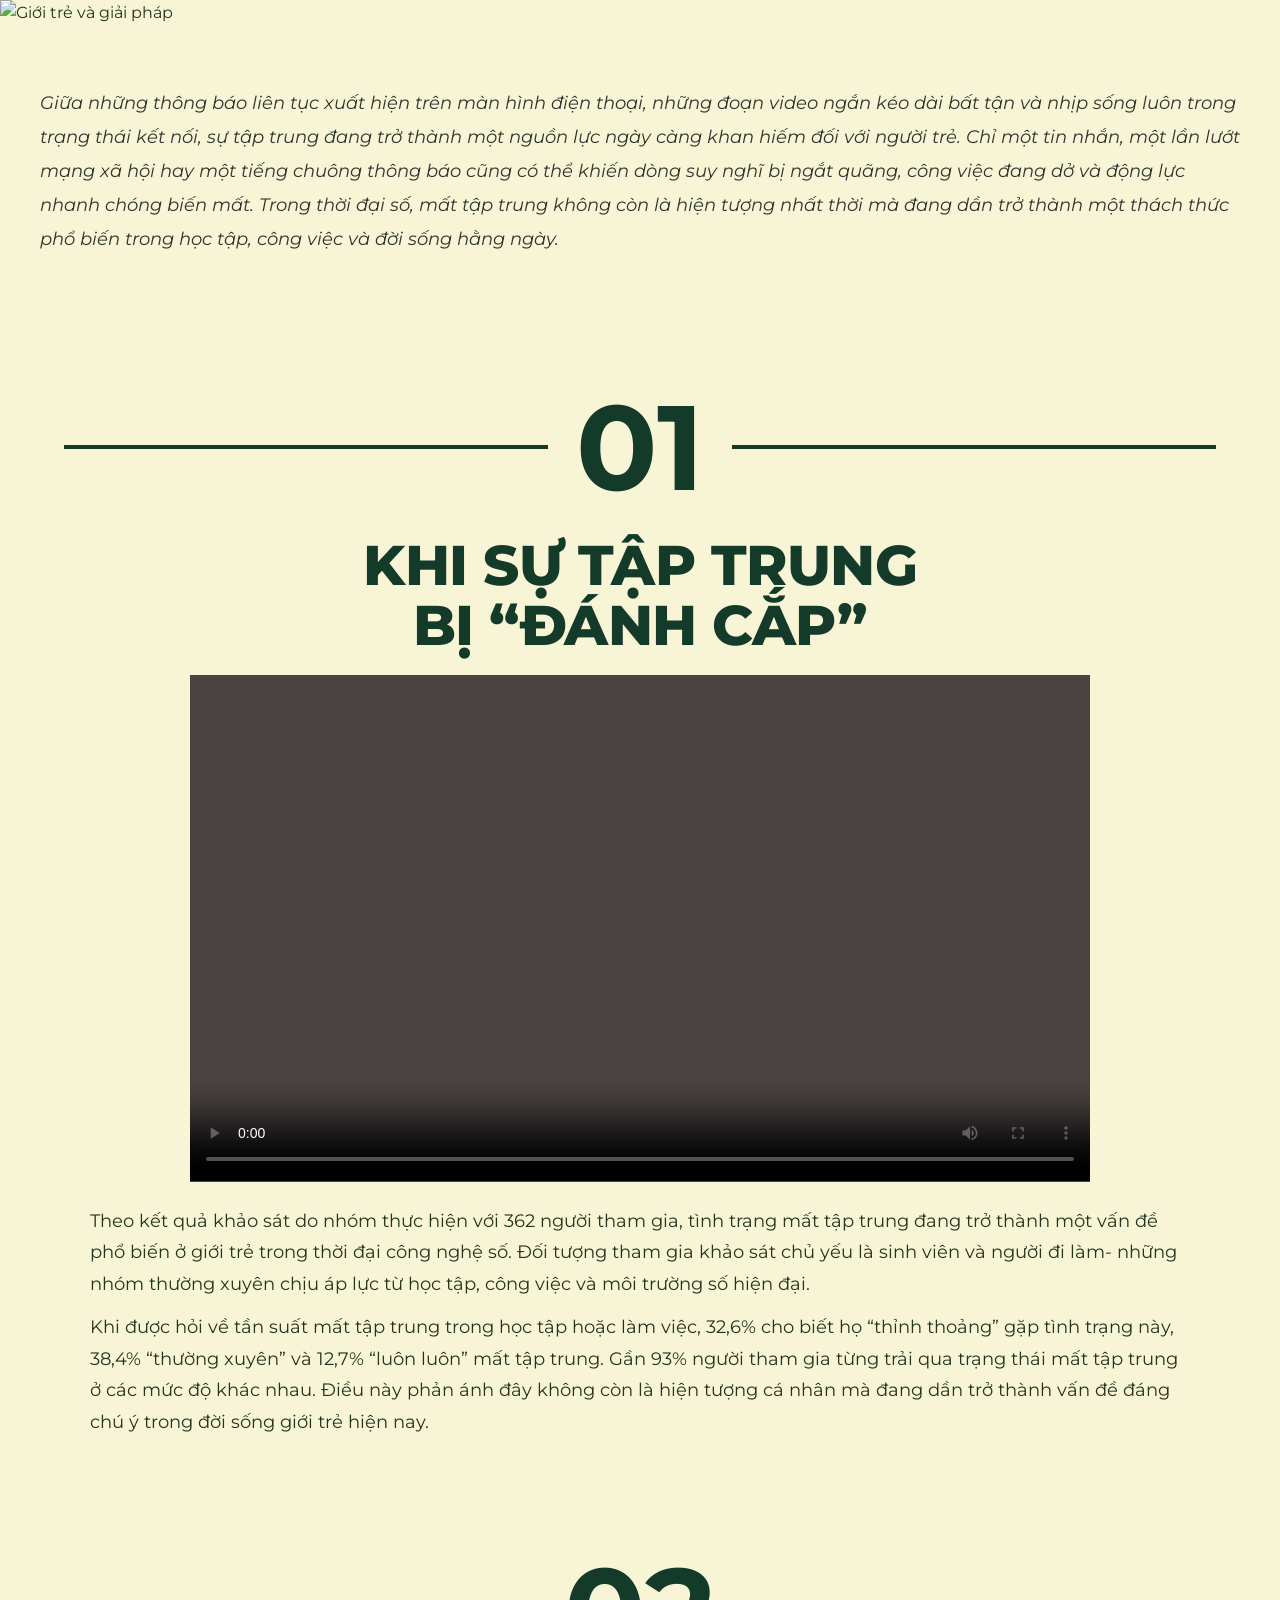
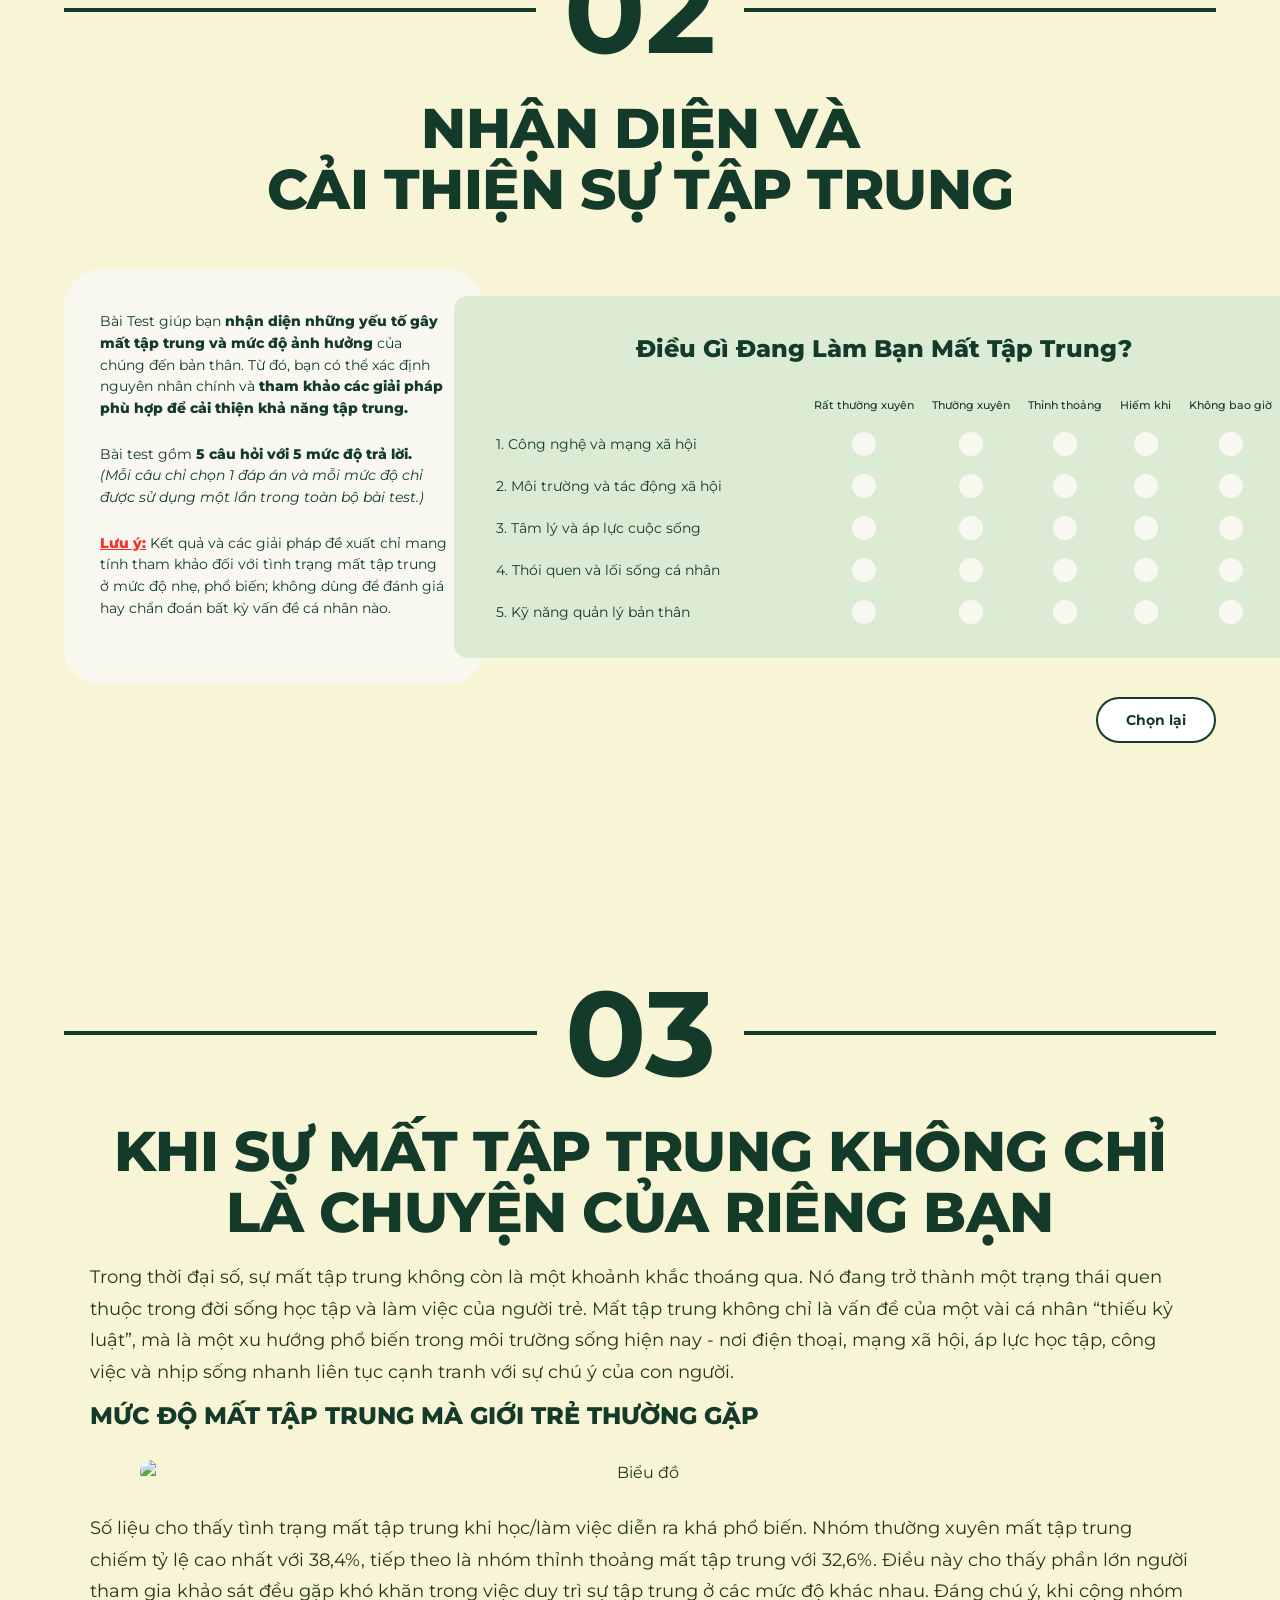
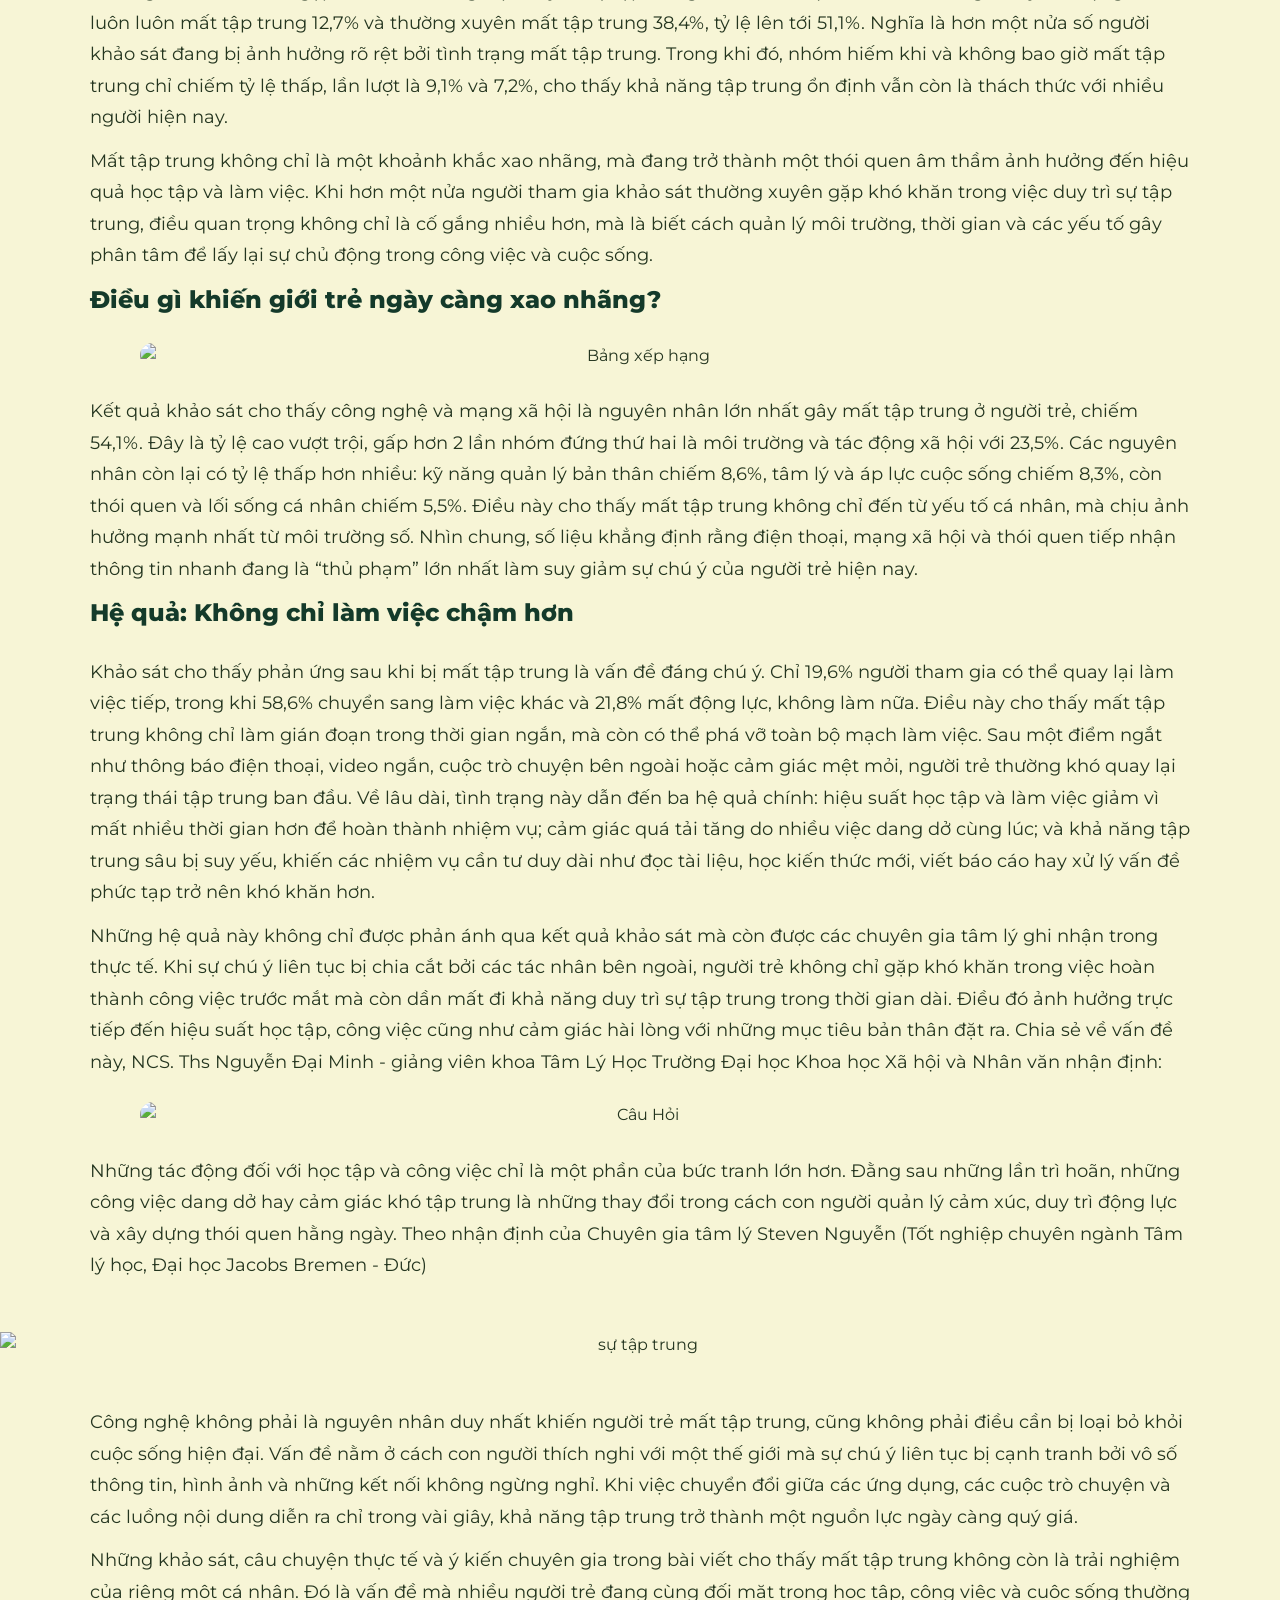
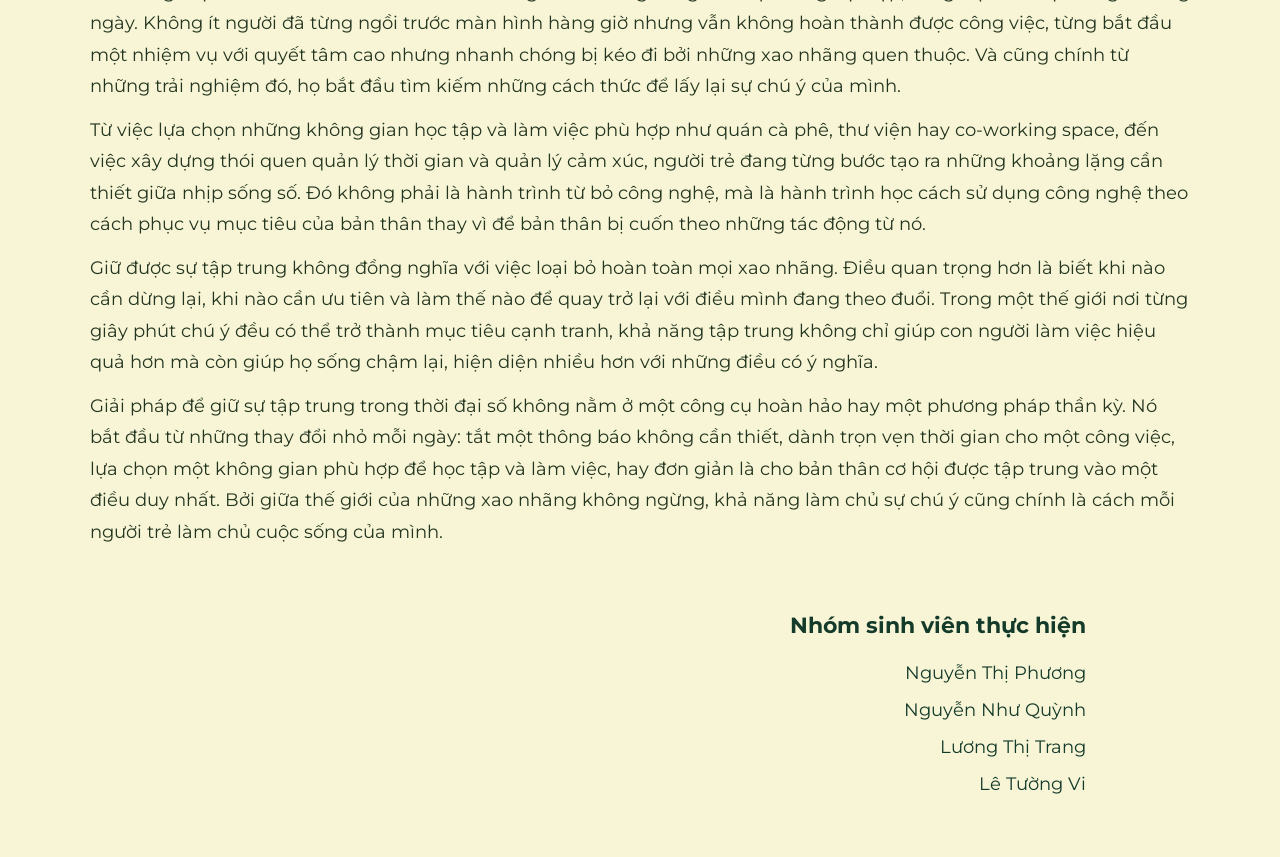
==== PTIT/src/index.html @ f05b1ef7 "update" ====
<!DOCTYPE html>
<html lang="vi">

<head>
    <meta charset="UTF-8" />
    <meta name="viewport" content="width=device-width, initial-scale=1.0" />
    <link rel="stylesheet" href="./home.css" />
    <script src="./home.js" defer></script>

</head>

<body>

    <main class="home">

        <!-- Banner -->
        <section class="hero">
            <img src="https://res.cloudinary.com/dkmudlfal/image/upload/v1780996494/image_13_p1rx03.png"
                alt="Giới trẻ và giải pháp">
        </section>
        <section class="intro-text">
            <div class="intro-container">
                <p>
                    Giữa những thông báo liên tục xuất hiện trên màn hình điện thoại, những đoạn video ngắn kéo dài bất
                    tận
                    và nhịp sống luôn trong trạng thái kết nối, sự tập trung đang trở thành một nguồn lực ngày càng khan
                    hiếm đối với người trẻ. Chỉ một tin nhắn, một lần lướt mạng xã hội hay một tiếng chuông thông báo
                    cũng
                    có thể khiến dòng suy nghĩ bị ngắt quãng, công việc đang dở và động lực nhanh chóng biến mất. Trong
                    thời đại số, mất tập trung không còn là hiện tượng nhất thời mà đang dần trở thành một thách thức
                    phổ
                    biến trong học tập, công việc và đời sống hằng ngày.
                </p>
            </div>
        </section>
        <!-- Section 01 -->
        <section class="section">
            <div class="section-header">
                <span></span>
                <div class="section-number">01</div>
                <span></span>
            </div>
            <h2>KHI SỰ TẬP TRUNG <br>BỊ “ĐÁNH CẮP”</h2>

            <div class="video-box">
                <video controls poster="../assets/image/video-cover.png">
                    <source src="https://res.cloudinary.com/dkmudlfal/video/upload/0606_iixbk6.mp4" type="video/mp4">
                    Trình duyệt của bạn không hỗ trợ video.
                </video>
            </div>

            <p class="text">
                Theo kết quả khảo sát do nhóm thực hiện với 362 người tham gia, tình trạng mất tập trung đang trở thành
                một vấn đề phổ biến ở giới trẻ trong thời đại công nghệ số. Đối tượng tham gia khảo sát chủ yếu là sinh
                viên và người đi làm- những nhóm thường xuyên chịu áp lực từ học tập, công việc và môi trường số hiện
                đại.



            </p>

            <p class="text">
                Khi được hỏi về tần suất mất tập trung trong học tập hoặc làm việc, 32,6% cho biết họ “thỉnh thoảng” gặp
                tình trạng này, 38,4% “thường xuyên” và 12,7% “luôn luôn” mất tập trung. Gần 93% người tham gia từng
                trải qua trạng thái mất tập trung ở các mức độ khác nhau. Điều này phản ánh đây không còn là hiện tượng
                cá nhân mà đang dần trở thành vấn đề đáng chú ý trong đời sống giới trẻ hiện nay.
            </p>
        </section>

        <!-- Section 02 -->
        <section class="section section-test">
            <div class="section-header">
                <span></span>
                <div class="section-number">02</div>
                <span></span>
            </div>

            <h2>NHẬN DIỆN VÀ <br>CẢI THIỆN SỰ TẬP TRUNG</h2>

            <div class="test-wrap">
                <div class="test-info">
                    <div class="test-info-inner">
                        <p>
                            Bài Test giúp bạn <strong>nhận diện những yếu tố gây mất tập trung và mức độ ảnh
                                hưởng</strong>
                            của chúng đến bản thân. Từ đó, bạn có thể xác định nguyên nhân chính và
                            <strong>tham khảo các giải pháp phù hợp để cải thiện khả năng tập trung.</strong>
                        </p>

                        <p>
                            Bài test gồm <strong>5 câu hỏi với 5 mức độ trả lời.</strong><br>
                            <em>(Mỗi câu chỉ chọn 1 đáp án và mỗi mức độ chỉ được sử dụng một lần trong toàn bộ bài
                                test.)</em>
                        </p>

                        <p class="note-text">
                            <strong>Lưu ý:</strong> Kết quả và các giải pháp đề xuất chỉ mang tính tham khảo đối với
                            tình trạng mất tập trung ở mức độ nhẹ, phổ biến; không dùng để đánh giá hay chẩn đoán bất kỳ
                            vấn đề cá nhân nào.
                        </p>
                    </div>
                </div>

                <div class="test-form">
                    <h3>Điều Gì Đang Làm Bạn Mất Tập Trung?</h3>

                    <div class="survey-grid">
                        <div></div>

                        <div>Rất thường xuyên</div>
                        <div>Thường xuyên</div>
                        <div>Thỉnh thoảng</div>
                        <div>Hiếm khi</div>
                        <div>Không bao giờ</div>

                        <!-- 1 -->
                        <div class="question">1. Công nghệ và mạng xã hội</div>
                        <label><input type="radio" name="q1" value="very" data-factor="tech"></label>
                        <label><input type="radio" name="q1" value="often" data-factor="tech"></label>
                        <label><input type="radio" name="q1" value="sometimes" data-factor="tech"></label>
                        <label><input type="radio" name="q1" value="rarely" data-factor="tech"></label>
                        <label><input type="radio" name="q1" value="never" data-factor="tech"></label>

                        <!-- 2 -->
                        <div class="question">2. Môi trường và tác động xã hội</div>
                        <label><input type="radio" name="q2" value="very" data-factor="social"></label>
                        <label><input type="radio" name="q2" value="often" data-factor="social"></label>
                        <label><input type="radio" name="q2" value="sometimes" data-factor="social"></label>
                        <label><input type="radio" name="q2" value="rarely" data-factor="social"></label>
                        <label><input type="radio" name="q2" value="never" data-factor="social"></label>

                        <!-- 3 -->
                        <div class="question">3. Tâm lý và áp lực cuộc sống</div>
                        <label><input type="radio" name="q3" value="very" data-factor="pressure"></label>
                        <label><input type="radio" name="q3" value="often" data-factor="pressure"></label>
                        <label><input type="radio" name="q3" value="sometimes" data-factor="pressure"></label>
                        <label><input type="radio" name="q3" value="rarely" data-factor="pressure"></label>
                        <label><input type="radio" name="q3" value="never" data-factor="pressure"></label>

                        <!-- 4 -->
                        <div class="question">4. Thói quen và lối sống cá nhân</div>
                        <label><input type="radio" name="q4" value="very" data-factor="habit"></label>
                        <label><input type="radio" name="q4" value="often" data-factor="habit"></label>
                        <label><input type="radio" name="q4" value="sometimes" data-factor="habit"></label>
                        <label><input type="radio" name="q4" value="rarely" data-factor="habit"></label>
                        <label><input type="radio" name="q4" value="never" data-factor="habit"></label>

                        <!-- 5 -->
                        <div class="question">5. Kỹ năng quản lý bản thân</div>
                        <label><input type="radio" name="q5" value="very" data-factor="skill"></label>
                        <label><input type="radio" name="q5" value="often" data-factor="skill"></label>
                        <label><input type="radio" name="q5" value="sometimes" data-factor="skill"></label>
                        <label><input type="radio" name="q5" value="rarely" data-factor="skill"></label>
                        <label><input type="radio" name="q5" value="never" data-factor="skill"></label>
                    </div>
                </div>
            </div>

            <div class="survey-action">
                <button id="reset-survey-btn" class="reset-survey-btn" type="button">
                    Chọn lại
    </button>
</div>

            <!-- KẾT QUẢ PHẢI NẰM NGOÀI test-wrap -->
            <div id="survey-result" class="survey-result">

                <div id="result-list"></div>

                <button id="show-solution-btn" class="solution-btn">
                    Xem giải pháp phù hợp
                </button>

            </div>
            <div id="solution-content" class="solution-content"></div>
            <div class="audio-card"></div>
        </section>

        <!-- Section 03 -->
        <section class="section">
            <div class="section-header">
                <span></span>
                <div class="section-number">03</div>
                <span></span>
            </div>

            <h2>KHI SỰ MẤT TẬP TRUNG KHÔNG CHỈ LÀ CHUYỆN CỦA RIÊNG BẠN</h2>
            <p class="text">
                Trong thời đại số, sự mất tập trung không còn là một khoảnh khắc thoáng qua. Nó đang trở thành một trạng
                thái quen thuộc trong đời sống học tập và làm việc của người trẻ.
                Mất tập trung không chỉ là vấn đề của một vài cá nhân “thiếu kỷ luật”, mà là một xu hướng phổ biến trong
                môi trường sống hiện nay - nơi điện thoại, mạng xã hội, áp lực học tập, công việc và nhịp sống nhanh
                liên tục cạnh tranh với sự chú ý của con người.

            </p>
            <h3 class="sub-title">
                MỨC ĐỘ MẤT TẬP TRUNG MÀ GIỚI TRẺ THƯỜNG GẶP
            </h3>
            <img class="content-img"
                src="https://res.cloudinary.com/dkmudlfal/image/upload/v1780996762/ChatGPT_Image_Jun_7_2026_11_33_10_PM_1_ej50fa.png"
                alt="Biểu đồ">

            <p class="text">
                Số liệu cho thấy tình trạng mất tập trung khi học/làm việc diễn ra khá phổ biến. Nhóm thường xuyên mất
                tập trung chiếm tỷ lệ cao nhất với 38,4%, tiếp theo là nhóm thỉnh thoảng mất tập trung với 32,6%. Điều
                này cho thấy phần lớn người tham gia khảo sát đều gặp khó khăn trong việc duy trì sự tập trung ở các mức
                độ khác nhau.
                Đáng chú ý, khi cộng nhóm luôn luôn mất tập trung 12,7% và thường xuyên mất tập trung 38,4%, tỷ lệ lên
                tới 51,1%. Nghĩa là hơn một nửa số người khảo sát đang bị ảnh hưởng rõ rệt bởi tình trạng mất tập trung.
                Trong khi đó, nhóm hiếm khi và không bao giờ mất tập trung chỉ chiếm tỷ lệ thấp, lần lượt là 9,1% và
                7,2%, cho thấy khả năng tập trung ổn định vẫn còn là thách thức với nhiều người hiện nay.
            </p>
            <p class="text">
                Mất tập trung không chỉ là một khoảnh khắc xao nhãng, mà đang trở thành một thói quen âm thầm ảnh hưởng
                đến hiệu quả học tập và làm việc. Khi hơn một nửa người tham gia khảo sát thường xuyên gặp khó khăn
                trong việc duy trì sự tập trung, điều quan trọng không chỉ là cố gắng nhiều hơn, mà là biết cách quản lý
                môi trường, thời gian và các yếu tố gây phân tâm để lấy lại sự chủ động trong công việc và cuộc sống.
            </p>
            <h3 class="sub-title">
                Điều gì khiến giới trẻ ngày càng xao nhãng?
            </h3>
            <img class="content-img"
                src="https://res.cloudinary.com/dkmudlfal/image/upload/v1780996710/ChatGPT_Image_Jun_7_2026_06_25_33_PM_1_gejcpe.png"
                alt="Bảng xếp hạng">

            <p class="text">
                Kết quả khảo sát cho thấy công nghệ và mạng xã hội là nguyên nhân lớn nhất gây mất tập trung ở người
                trẻ, chiếm 54,1%. Đây là tỷ lệ cao vượt trội, gấp hơn 2 lần nhóm đứng thứ hai là môi trường và tác động
                xã hội với 23,5%. Các nguyên nhân còn lại có tỷ lệ thấp hơn nhiều: kỹ năng quản lý bản thân chiếm 8,6%,
                tâm lý và áp lực cuộc sống chiếm 8,3%, còn thói quen và lối sống cá nhân chiếm 5,5%. Điều này cho thấy
                mất tập trung không chỉ đến từ yếu tố cá nhân, mà chịu ảnh hưởng mạnh nhất từ môi trường số.

                Nhìn chung, số liệu khẳng định rằng điện thoại, mạng xã hội và thói quen tiếp nhận thông tin nhanh đang
                là “thủ phạm” lớn nhất làm suy giảm sự chú ý của người trẻ hiện nay.
            </p>
            <h3 class="sub-title">
                Hệ quả: Không chỉ làm việc chậm hơn
            </h3>
            <p class="text">
                Khảo sát cho thấy phản ứng sau khi bị mất tập trung là vấn đề đáng chú ý. Chỉ 19,6% người tham gia có
                thể quay lại làm việc tiếp, trong khi 58,6% chuyển sang làm việc khác và 21,8% mất động lực, không làm
                nữa.
                Điều này cho thấy mất tập trung không chỉ làm gián đoạn trong thời gian ngắn, mà còn có thể phá vỡ toàn
                bộ mạch làm việc. Sau một điểm ngắt như thông báo điện thoại, video ngắn, cuộc trò chuyện bên ngoài hoặc
                cảm giác mệt mỏi, người trẻ thường khó quay lại trạng thái tập trung ban đầu.

                Về lâu dài, tình trạng này dẫn đến ba hệ quả chính: hiệu suất học tập và làm việc giảm vì mất nhiều thời
                gian hơn để hoàn thành nhiệm vụ; cảm giác quá tải tăng do nhiều việc dang dở cùng lúc; và khả năng tập
                trung sâu bị suy yếu, khiến các nhiệm vụ cần tư duy dài như đọc tài liệu, học kiến thức mới, viết báo
                cáo hay xử lý vấn đề phức tạp trở nên khó khăn hơn.
            </p>
            <p class="text">
                Những hệ quả này không chỉ được phản ánh qua kết quả khảo sát mà còn được các chuyên gia tâm lý ghi nhận
                trong thực tế. Khi sự chú ý liên tục bị chia cắt bởi các tác nhân bên ngoài, người trẻ không chỉ gặp khó
                khăn trong việc hoàn thành công việc trước mắt mà còn dần mất đi khả năng duy trì sự tập trung trong
                thời gian dài. Điều đó ảnh hưởng trực tiếp đến hiệu suất học tập, công việc cũng như cảm giác hài lòng
                với những mục tiêu bản thân đặt ra. Chia sẻ về vấn đề này, NCS. Ths Nguyễn Đại Minh - giảng viên khoa
                Tâm Lý Học Trường Đại học Khoa học Xã hội và Nhân văn nhận định:
            </p>
            <img class="content-img"
                src="https://res.cloudinary.com/dkmudlfal/image/upload/v1781256170/mega_1_-Photoroom_1_gyzirg.png"
                alt="Câu Hỏi">
            <p class="text">
                Những tác động đối với học tập và công việc chỉ là một phần của bức tranh lớn hơn. Đằng sau những lần
                trì hoãn, những công việc dang dở hay cảm giác khó tập trung là những thay đổi trong cách con người quản
                lý cảm xúc, duy trì động lực và xây dựng thói quen hằng ngày. Theo nhận định của Chuyên gia tâm lý
                Steven Nguyễn (Tốt nghiệp chuyên ngành Tâm lý học, Đại học Jacobs Bremen - Đức)
            </p>
            <img class="focus-image"
                src="https://res.cloudinary.com/dkmudlfal/image/upload/v1781256319/mega_1_ciphwe.png"
                alt="sự tập trung">



            <p class="text">
                Công nghệ không phải là nguyên nhân duy nhất khiến người trẻ mất tập trung, cũng không phải điều cần
                bị loại bỏ khỏi cuộc sống hiện đại. Vấn đề nằm ở cách con người thích nghi với một thế giới mà sự
                chú ý liên tục bị cạnh tranh bởi vô số thông tin, hình ảnh và những kết nối không ngừng nghỉ. Khi
                việc chuyển đổi giữa các ứng dụng, các cuộc trò chuyện và các luồng nội dung diễn ra chỉ trong vài
                giây, khả năng tập trung trở thành một nguồn lực ngày càng quý giá.

            </p>
            <p class="text">


                Những khảo sát, câu chuyện thực tế và ý kiến chuyên gia trong bài viết cho thấy mất tập trung không
                còn là trải nghiệm của riêng một cá nhân. Đó là vấn đề mà nhiều người trẻ đang cùng đối mặt trong
                học tập, công việc và cuộc sống thường ngày. Không ít người đã từng ngồi trước màn hình hàng giờ
                nhưng vẫn không hoàn thành được công việc, từng bắt đầu một nhiệm vụ với quyết tâm cao nhưng nhanh
                chóng bị kéo đi bởi những xao nhãng quen thuộc. Và cũng chính từ những trải nghiệm đó, họ bắt đầu
                tìm kiếm những cách thức để lấy lại sự chú ý của mình.


            </p>
            <p class="text">

                Từ việc lựa chọn những không gian học tập và làm việc phù hợp như quán cà phê, thư viện hay
                co-working space, đến việc xây dựng thói quen quản lý thời gian và quản lý cảm xúc, người trẻ đang
                từng bước tạo ra những khoảng lặng cần thiết giữa nhịp sống số. Đó không phải là hành trình từ bỏ
                công nghệ, mà là hành trình học cách sử dụng công nghệ theo cách phục vụ mục tiêu của bản thân thay
                vì để bản thân bị cuốn theo những tác động từ nó.


            </p>
            <p class="text">

                Giữ được sự tập trung không đồng nghĩa với việc loại bỏ hoàn toàn mọi xao nhãng. Điều quan trọng hơn
                là biết khi nào cần dừng lại, khi nào cần ưu tiên và làm thế nào để quay trở lại với điều mình đang
                theo đuổi. Trong một thế giới nơi từng giây phút chú ý đều có thể trở thành mục tiêu cạnh tranh, khả
                năng tập trung không chỉ giúp con người làm việc hiệu quả hơn mà còn giúp họ sống chậm lại, hiện
                diện nhiều hơn với những điều có ý nghĩa.

            </p>
            <p class="text">

                Giải pháp để giữ sự tập trung trong thời đại số không nằm ở một công cụ hoàn hảo hay một phương pháp
                thần kỳ. Nó bắt đầu từ những thay đổi nhỏ mỗi ngày: tắt một thông báo không cần thiết, dành trọn vẹn
                thời gian cho một công việc, lựa chọn một không gian phù hợp để học tập và làm việc, hay đơn giản là
                cho bản thân cơ hội được tập trung vào một điều duy nhất. Bởi giữa thế giới của những xao nhãng
                không ngừng, khả năng làm chủ sự chú ý cũng chính là cách mỗi người trẻ làm chủ cuộc sống của mình.

            </p>
            <div class="author">
    <h4>Nhóm sinh viên thực hiện</h4>
    <p>Nguyễn Thị Phương</p>
    <p>Nguyễn Như Quỳnh</p>
    <p>Lương Thị Trang</p>
    <p>Lê Tường Vi</p>
</div>



        </section>

    </main>

</body>


</html>
---- PTIT/src/home.css ----
@import url('https://fonts.googleapis.com/css2?family=Montserrat:wght@100;200;300;400;500;600;700;800;900&display=swap');

* {
    margin: 0;
    padding: 0;
    box-sizing: border-box;
    font-family: 'Montserrat', sans-serif;
}

html,
body {
    overflow-x: hidden;
}

img {
    width: 100%;
    display: block;
}

body {
    background: #F5F5F5;
    color: #24351f;
    line-height: 1.6;
}

.home {
    width: 100%;
    min-height: 100vh;
    margin: 0 auto;
    background: #f7f5d6;
}

/* INTRO TEXT */
.intro-text {
    padding: 60px 20px 80px;
}

.intro-container {
    max-width: 1200px;
    margin: 0 auto;
}

.intro-container p {
    font-size: 18px;
    line-height: 1.9;
    font-style: italic;
    font-weight: 400;
    color: #2f352f;
    text-align: left;
}

/* HERO */
.hero,
.hero img {
    width: 100%;
}

.hero img {
    height: auto;
    object-fit: contain;
}

/* SECTION */
.section {
    width: 100%;
    padding: 32px 20px;
    text-align: center;
}

.section-header {
    display: flex;
    align-items: center;
    gap: 16px;
    margin-bottom: 24px;
}

.section-header span {
    flex: 1;
    height: 3px;
    background: #143A2A;
}

.section-number {
    flex-shrink: 0;
    font-size: 80px;
    line-height: 1;
    font-weight: 700;
    color: #143A2A;
}

.section h2 {
    font-size: 36px;
    line-height: 1.15;
    font-weight: 800;
    text-transform: uppercase;
    margin-bottom: 18px;
    color: #143A2A;
}

/* SUB TITLE */
.sub-title {
    max-width: 1100px;
    margin: 0 auto 22px;
    font-size: 40px;
    font-weight: 800;
    line-height: 1.3;
    color: #143A2A;
    text-align: left;
}

.image-placeholder {
    width: 100%;
    height: 220px;
    background: #4a4343;
    margin: 0 auto 20px;
}

.text {
    font-size: 15px;
    line-height: 1.75;
    text-align: left;
    margin-bottom: 12px;
}

.content-img {
    width: 100%;
    max-width: 1000px;
    margin: 24px auto 28px;
    display: block;
    border-radius: 16px;
}

/* VIDEO */
.video-box {
    width: 100%;
    max-width: 900px;
    margin: 0 auto 24px;
    background: #4a4343;
}

.video-box video {
    width: 100%;
    aspect-ratio: 16 / 9;
    object-fit: cover;
    display: block;
}
.video-cafe {
    width: 100%;
    max-width: 900px;
    margin: 0 auto 24px;
    background: #4a4343;
}

.video-cafe video {
    width: 100%;
    aspect-ratio: 16 / 9;
    object-fit: cover;
    display: block;
}

/* FOCUS IMAGE */
.focus-image {
    display: block;
    width: 100%;
    height: auto;
    border-radius: 0;
}

/* TEST SECTION */
.section-test {
    overflow: hidden;
}

.test-wrap {
    max-width: 1280px;
    margin: 50px auto 0;
    display: grid;
    grid-template-columns: 420px 1fr;
    gap: 0;
    align-items: center;
}

.test-info {
    min-height: 390px;
    background: #f8f8f1;
    border-radius: 38px;
    padding: 42px 36px;
    text-align: left;
    position: relative;
    z-index: 1;
}

.test-info-inner {
    width: 100%;
}

.test-info p {
    font-size: 14px;
    line-height: 1.55;
    margin-bottom: 24px;
    color: #143A2A;
}

.test-info strong {
    font-weight: 800;
}

.test-info em {
    font-style: italic;
}

.note-text strong {
    color: #ff2b2b;
    text-decoration: underline;
}

.test-form {
    min-height: 330px;
    background: #dcebd4;
    border-radius: 14px;
    padding: 34px 42px;
    color: #143A2A;
    margin-left: -30px;
    position: relative;
    z-index: 2;
}

.test-form h3 {
    font-size: 24px;
    font-weight: 800;
    text-align: center;
    margin-bottom: 28px;
    color: #143A2A;
}

@keyframes borderGlow {
    0% {
        box-shadow: 0 0 8px rgba(20, 58, 42, 0.4), 0 0 16px rgba(20, 58, 42, 0.2);
    }
    50% {
        box-shadow: 0 0 12px rgba(20, 58, 42, 0.6), 0 0 24px rgba(20, 58, 42, 0.3), inset 0 0 8px rgba(20, 58, 42, 0.1);
    }
    100% {
        box-shadow: 0 0 8px rgba(20, 58, 42, 0.4), 0 0 16px rgba(20, 58, 42, 0.2);
    }
}

.survey-action{
    max-width: 1280px; /* bằng survey-result */
    margin: 12px auto 0;
    display: flex;
    justify-content: flex-end;
}

.reset-survey-btn{
    padding: 12px 28px;
    background: #fff;
    color: #143A2A;
    border: 2px solid #143A2A;
    border-radius: 999px;
    font-size: 14px;
    font-weight: 700;
    cursor: pointer;
    transition: all .25s ease;
    animation: borderGlow 2s ease-in-out infinite;
}

.reset-survey-btn:hover{
    background: #143A2A;
    color: #fff;
    transform: translateY(-2px);
    box-shadow: 0 0 16px rgba(20,58,42,.8);
}

.survey-grid {
    display: grid;
    grid-template-columns: 300px repeat(5, 1fr);
    column-gap: 18px;
    row-gap: 18px;
    align-items: center;
}

.survey-grid>div:not(.question) {
    text-align: center;
    font-size: 11px;
    font-weight: 500;
    white-space: nowrap;
    color: #143A2A;
}

.survey-grid .question {
    font-size: 14px;
    text-align: left;
    white-space: nowrap;
    color: #143A2A;
}

.survey-grid label {
    display: flex;
    justify-content: center;
    align-items: center;
}

.survey-grid input[type="radio"] {
    appearance: none;
    width: 24px;
    height: 24px;
    border-radius: 50%;
    background: #f8f8f1;
    border: 2px solid #f8f8f1;
    cursor: pointer;
}

.survey-grid input[type="radio"]:checked {
    background: #143A2A;
    border-color: #143A2A;
    box-shadow: inset 0 0 0 6px #f8f8f1;
}

.survey-table {
    display: none;
}
/* kết quả - giải pháp */

.survey-result {
    display: none;
    max-width: 1100px;
    margin: 30px auto 0;

    /* background: #f8f8f1; */
    border-radius: 22px;

    /* padding: 28px 34px; */
    padding-bottom: 120px; /* chừa chỗ cho nút (tăng để phù hợp kích thước mới) */

    position: relative;

    color: #143A2A;
    text-align: left;
}

#result-list {
    display: flex;
    flex-direction: column;
    gap: 12px;
}

.result-item {
    padding: 16px 20px;

    background: #ffffff;
    border-left: 5px solid #143A2A;

    border-radius: 12px;

    font-size: 18px;
    line-height: 1.8;
    color: #143A2A;
}

.solution-btn {
    display: none;

    position: absolute;
    left: 50%;
    bottom: 24px;
    transform: translateX(-50%);

    padding: 18px 36px;

    background: #143A2A;
    color: #fff;

    border: none;
    border-radius: 999px;

    font-size: 25px;
    font-weight: 800;

    cursor: pointer;
    transition: all 0.18s ease;
}

.solution-btn:hover {
    background: #1d4d38;
    transform: translateX(-50%) translateY(-2px);
}

.method-options {
    margin-top: 40px;
    padding-top: 24px;
    border-top: 1px dashed rgba(20, 58, 42, 0.25);
}

.method-options h4 {
    margin-bottom: 18px;
    font-size: 20px;
    font-weight: 800;
    color: #143A2A;
}

.method-options-list {
    display: flex;
    flex-wrap: wrap;
    gap: 12px;
}

.method-option-btn {
    padding: 12px 24px;
    border: 2px solid #143A2A;
    background: #fff;
    color: #143A2A;
    border-radius: 999px;
    font-size: 14px;
    font-weight: 700;
    cursor: pointer;
    transition: all 0.2s ease;
}

.method-option-btn:hover {
    background: #143A2A;
    color: #fff;
    transform: translateY(-2px);
}

/* Nút xem phương pháp khác */
.more-solutions-btn,
.back-solution-btn {
    display: block;
    margin-top: 32px;
    margin-left: auto;
    margin-right: auto;
    padding: 14px 28px;
    background: #143A2A;
    color: #fff;
    border: none;
    border-radius: 999px;
    font-size: 15px;
    font-weight: 700;
    cursor: pointer;
    transition: all 0.2s ease;
}

.more-solutions-btn:hover,
.back-solution-btn:hover {
    background: #1d4d38;
    transform: translateY(-2px);
}

.method-options {
    margin-top: 40px;
    text-align: center;
}

.method-options h4 {
    margin-bottom: 22px;
    font-size: 20px;
    font-weight: 800;
    color: #143A2A;
}

.method-options-list {
    display: flex;
    flex-wrap: wrap;
    justify-content: center;
    gap: 14px;
}

.method-option-btn {
    padding: 12px 24px;
    background: #fff;
    color: #143A2A;
    border: 2px solid #143A2A;
    border-radius: 999px;
    font-size: 15px;
    font-weight: 700;
    cursor: pointer;
    transition: all 0.2s ease;
}

.method-option-btn:hover {
    background: #143A2A;
    color: #fff;
    transform: translateY(-2px);
}

/* css giải pháp */
/* GIẢI PHÁP */

.solution-content {
    display: none;

    max-width: 1100px;
    margin: 24px auto 0;

    padding: 34px;

    /* background: #dcebd4; */
    border-radius: 24px;

    text-align: left;
    color: #143A2A;

    /* box-shadow: 0 8px 20px rgba(0,0,0,.08); */
}

.solution-content.show {
    display: block;
}

.solution-content h3 {
    font-size: 30px;
    font-weight: 800;
    line-height: 1.3;
    margin-bottom: 24px;
    color: #143A2A;
}

.solution-content p {
    font-size: 18px;
    line-height: 1.9;
    margin-bottom: 20px;
}

.solution-content blockquote {
    margin-top: 24px;
    padding: 24px 28px;

    background: #f8f8f1;
    border-left: 6px solid #143A2A;
    border-radius: 14px;

    font-size: 18px;
    line-height: 1.9;
    font-style: italic;
}

.solution-content strong {
    font-weight: 800;
}
/* audio card */
.audio-card {
    max-width: 520px;
    margin: 30px auto;
    padding: 40px 24px 30px;

    background: #f7f5d6;
    border-radius: 12px;

    position: relative;
    display: flex;
    align-items: center;
    justify-content: center;
    gap: 16px;

    cursor: pointer;
    transition: 0.3s;
}

.audio-card:hover {
    transform: translateY(-3px);
}

.audio-card audio {
    display: none;
}

.audio-toggle-btn {
    width: 44px;
    height: 44px;
    border-radius: 50%;
    border: none;
    background: #000;
    color: #fff;
    display: flex;
    align-items: center;
    justify-content: center;
    cursor: pointer;
    font-size: 16px;
    line-height: 1;
    padding: 0;
}

.audio-toggle-btn:hover {
    opacity: 0.9;
}

.audio-toggle-btn:focus {
    outline: 2px solid rgba(0,0,0,0.15);
}
.tile-void {
    text-align: center;
    font-size: 18px;
}

.audio-wave {
    height: 90px;

    display: flex;
    justify-content: center;
    align-items: center;
    gap: 8px;

    margin-bottom: 22px;
}

.audio-wave span {
    width: 7px;
    background: #000;
    border-radius: 999px;
    display: block;
    transform-origin: center;
}

.audio-wave span:nth-child(1) { height: 30px; }
.audio-wave span:nth-child(2) { height: 55px; }
.audio-wave span:nth-child(3) { height: 80px; }
.audio-wave span:nth-child(4) { height: 45px; }
.audio-wave span:nth-child(5) { height: 70px; }
.audio-wave span:nth-child(6) { height: 35px; }
.audio-wave span:nth-child(7) { height: 75px; }
.audio-wave span:nth-child(8) { height: 48px; }
.audio-wave span:nth-child(9) { height: 62px; }
.audio-wave span:nth-child(10) { height: 38px; }

.audio-card p {
    font-size: 22px;
    line-height: 1.35;
    font-weight: 800;
    color: #000;
    margin-bottom: 0;
}

.audio-card.playing .audio-wave span {
    animation: wave 0.8s infinite ease-in-out;
}

.audio-card.playing .audio-wave span:nth-child(2) { animation-delay: .1s; }
.audio-card.playing .audio-wave span:nth-child(3) { animation-delay: .2s; }
.audio-card.playing .audio-wave span:nth-child(4) { animation-delay: .3s; }
.audio-card.playing .audio-wave span:nth-child(5) { animation-delay: .4s; }
.audio-card.playing .audio-wave span:nth-child(6) { animation-delay: .5s; }
.audio-card.playing .audio-wave span:nth-child(7) { animation-delay: .4s; }
.audio-card.playing .audio-wave span:nth-child(8) { animation-delay: .3s; }
.audio-card.playing .audio-wave span:nth-child(9) { animation-delay: .2s; }
.audio-card.playing .audio-wave span:nth-child(10) { animation-delay: .1s; }

@keyframes wave {
    0%, 100% {
        transform: scaleY(.55);
    }

    50% {
        transform: scaleY(1.35);
    }
}

/* tile  */
.tile  {
    padding-top: 30px;
    text-align: center;
   margin-bottom: 30px;
   font-size: 30px;

}
.tile-img  {
    padding-top: 10px;
    text-align: center;
   margin-bottom: 20px;
   font-size: 18px;

}
.tile-img2  {
    padding-top: 60px;
  /* left: 50%; */
    transform: translateX(-30%);
    text-align: center;
   margin-bottom: 20px;
   font-size: 18px;

}

/* NOTE BOX */
.note-box {
    max-width: 1100px;
    margin: 50px auto;
    background: #cfe3c8;
    border-radius: 50px;
    padding: 50px 60px 50px 220px;
    position: relative;
    text-align: left;
}

.note-box::before {
    content: "";
    position: absolute;
    inset: 40px;
    border: 7px solid #000;
    border-radius: 80px;
    pointer-events: none;
}

.note-icon {
    position: absolute;
    left: 60px;
    top: 50%;
    transform: translateY(-50%);
    font-size: 180px;
    font-weight: 900;
    line-height: 1;
    color: #000;
    z-index: 2;
}

.note-content {
    position: relative;
    z-index: 2;
    font-size: 28px;
    line-height: 1.6;
    font-weight: 700;
    color: #000;
}
.solution-image {
    width: 100%;
    display: block;

    margin-top: 32px;
    margin-bottom: 32px;

    border-radius: 20px;

    box-shadow: 0 8px 24px rgba(0,0,0,.08);
}

/* QUOTE */
.quote-box {
    margin-top: 30px;
    display: grid;
    grid-template-columns: 1fr;
    gap: 20px;
    align-items: center;
    text-align: left;
}

.quote-box p {
    font-size: 14px;
}

.quote-box img {
    width: 100%;
    border-radius: 8px;
}
/* Không gian image */
.Space-image {
    width: 100%;
    display: block;
    margin: 24px auto;
    border-radius: 20px;
    box-shadow: 0 12px 30px rgba(0,0,0,.12);
}
.library-gallery{
    display:grid;
    grid-template-columns:1fr 1fr;
    gap:20px;
    padding-bottom: 70px;
}

.library-gallery img{
    width:100%;
    height:450px;
    object-fit:cover;
    border-radius:20px;
}
.library-column{
    padding-top: 70px;
    display:grid;
    grid-template-columns: 1fr 1.2fr;
    gap:24px;
    margin:30px 0;
}

.left-column{
    display:flex;
    flex-direction:column;
    gap:24px;
}

.left-column img{
    width:100%;
    height:240px;
    object-fit:cover;
    border-radius:20px;
    display:block;
}

.right-column img{
    width:100%;
    height:504px;
    object-fit:cover;
    border-radius:20px;
    display:block;
}
/* photo */
.library-photo-grid{
    display:grid;
    grid-template-columns:1fr 1fr;
    gap:24px;
    margin:40px 0;
}

.library-photo-grid img{
    width:100%;
    display:block;
    border-radius:20px;
}

.library-quote{
    /* display:flex; */
    flex-direction:column;
    justify-content:center;
    align-items:center;

    padding:30px;
    text-align:center;
}

.library-quote p{
    font-size:28px;
    font-weight:700;
    line-height:1.5;
    margin-bottom:20px;
    color:#000;
}

.library-quote span{
    font-size:22px;
    font-weight:700;
    color:#000;
}
/* meeeting */
.meeting-gallery{
    max-width: 1000px;
    margin: 40px auto;
}

.meeting-top{
    display: grid;
    grid-template-columns: 1fr 1fr;
    gap: 20px;
    margin-bottom: 20px;
}

.meeting-top img{
    width: 100%;
    height: 260px;
    object-fit: cover;
    border-radius: 12px;
}

.meeting-bottom img{
    width: 100%;
    height: 500px;
    object-fit: cover;
    border-radius: 12px;
}

/* 360 */
.momento360-grid {
    max-width: 1100px;
    margin: 36px auto;
    display: grid;
    grid-template-columns: 1fr;
    gap: 28px;
}

.momento360-item {
    width: 100%;
    aspect-ratio: 16 / 9;
    border-radius: 18px;
    overflow: hidden;
    background: #000;
    box-shadow: 0 10px 28px rgba(0,0,0,.12);
}

.momento360-item iframe {
    width: 100%;
    height: 100%;
    border: 0;
    display: block;
}
/* thiền */
/* THIỀN QUOTE */
.expert-quote-section {
    max-width: 860px;
    margin: 50px auto;
    padding: 14px;
    background: #F4EEB0;
}

.expert-quote-frame {
    padding: 18px;
    background: #F4EEB0;
    border: 1px solid rgba(255, 255, 255, .75);
}

.expert-quote-card {
    position: relative;
    background: #FFDE70;
    border-radius: 16px;
    padding: 42px 76px 36px;
    text-align: center;
}

.expert-quote-card p {
    font-size: 15px;
    line-height: 1.75;
    font-weight: 600;
    color: #000;
    margin: 0;
}

.quote-mark {
    position: absolute;
    font-size: 64px;
    font-weight: 900;
    line-height: 1;
    color: #000;
}

.quote-left {
    left: 18px;
    top: 22px;
}

.quote-right {
    right: 20px;
    bottom: 14px;
}

.quote-line {
    width: 260px;
    height: 3px;
    background: #000;
    margin: 18px auto 10px;
}

.quote-author {
    text-align: center;
    font-size: 15px;
    line-height: 1.7;
    font-weight: 800;
    font-style: italic;
    color: #000;
    margin: 0;
}

/* Author info block (credits) */
.author-info {
    text-align: center;
    color: #143A2A;
    margin: 12px 0 24px;
}

.author-info p {
    margin: 6px 0;
    font-weight: 800;
    font-size: 15px;
    line-height: 1.3;
}

.author-info .date {
    display: block;
    margin-top: 8px;
    font-weight: 600;
    font-size: 13px;
    color: #333;
}

/* Right-aligned variant for article credits */
.author{
    width: fit-content;
    margin-left: 63%;
    margin-top: 60px;
    text-align: right;
    color: #143A2A;
}

.author h4{
    margin-bottom: 16px;
    font-size: 22px;
    font-weight: 700;
}

.author p{
    margin: 8px 0;
    font-size: 18px;
}

.author-info.right {
    text-align: right;
    margin: 6px 0 24px 0;
    max-width: 360px;
    margin-left: auto;
}

.author-info.right p {
    margin: 6px 0;
}

@media (max-width: 767px) {
    .author-info.right {
        text-align: center;
        max-width: 100%;
        margin-left: 0;
    }
}
.video-meditation{
    width:100%;
    max-width:900px;
    margin:30px auto;
    aspect-ratio:16 / 9;
    border-radius:18px;
    overflow:hidden;
    background:#000;
}

.video-meditation iframe{
    width:100%;
    height:100%;
    border:0;
    display:block;
}


/* MOBILE */
@media (max-width: 767px) {
    .home {
        max-width: 430px;
    }

    .intro-text {
        padding: 40px 24px 50px;
    }

    .intro-container p {
        font-size: 15px;
        line-height: 1.8;
    }

    .section {
        padding: 36px 24px;
    }

    .section-header {
        gap: 14px;
        margin-bottom: 24px;
    }

    .section-header span {
        height: 2px;
    }

    .section-number {
        font-size: 64px;
    }

    .section h2 {
        font-size: 28px;
        line-height: 1.15;
    }

    .sub-title {
        font-size: 18px;
        margin-bottom: 20px;
    }

    .image-placeholder {
        height: 220px;
    }

    .content-img {
        max-width: 100%;
        margin: 20px auto;
        border-radius: 12px;
    }

    .video-box {
        max-width: 100%;
        margin-bottom: 20px;
    }

    .focus-image {
        width: 100%;
        max-width: 100%;
        margin: 24px auto;
    }

    .test-wrap {
        display: block;
        min-height: auto;
        margin-top: 36px;
    }

    .test-info {
        width: 100%;
        border-radius: 28px;
        padding: 28px;
        margin-bottom: 24px;
    }

    .test-info-inner {
        width: 100%;
    }

    .test-form {
        width: 100%;
        margin-left: 0;
        overflow-x: auto;
        padding: 24px;
    }

    .test-form h3 {
        font-size: 22px;
    }

    .survey-grid {
        min-width: 860px;
    }

    .note-box {
        padding: 140px 24px 30px;
        border-radius: 30px;
    }

    .note-box::before {
        inset: 20px;
        border-width: 4px;
    }

    .note-icon {
        left: 50%;
        top: 35px;
        transform: translateX(-50%);
        font-size: 100px;
    }

    .note-content {
        font-size: 18px;
        line-height: 1.5;
    }
     .solution-content {
        padding: 24px;
        border-radius: 18px;
    }

    .solution-content h3 {
        font-size: 22px;
        margin-bottom: 16px;
    }

    .solution-content p,
    .solution-content blockquote {
        font-size: 15px;
        line-height: 1.7;
    }

    .solution-content blockquote {
        padding: 18px;
    }

    .solution-btn {
        position: static;
        transform: none;
        width: 100%;
        max-width: 100%;
        margin: 24px auto 0;
        padding: 16px 20px;
        font-size: 20px;
    }

    /* photo */
    .library-photo-grid {
        grid-template-columns: 1fr;
        gap: 16px;
        margin: 24px 0;
    }

    .library-photo-grid img:nth-child(1),
    .library-photo-grid img:nth-child(2),
    .library-photo-grid img:nth-child(3) {
        height: auto;
    }

    .library-photo-grid img {
        width: 100%;
        border-radius: 14px;
    }

    .library-gallery {
        grid-template-columns: 1fr;
        gap: 18px;
    }

    .library-gallery img {
        height: auto;
    }

    .library-column {
        display: block;
        padding-top: 30px;
        grid-template-columns: 1fr;
        gap: 20px;
        margin: 24px 0;
    }

    .left-column img,
    .right-column img {
        height: auto;
    }

    .library-quote {
        height: auto;
        min-height: 180px;
        padding: 24px 16px;
    }

    .library-quote p {
        font-size: 20px;
        line-height: 1.5;
        margin-bottom: 12px;
    }

    .library-quote span {
        font-size: 16px;
    }


    /* meeeting */
    .meeting-top{
        grid-template-columns: 1fr;
    }

    .meeting-top img{
        height: 220px;
    }

    .meeting-bottom img{
        height: 300px;
    }

    /* 360 */
     .momento360-grid {
        gap: 18px;
        margin: 24px auto;
    }

    .momento360-item {
        border-radius: 12px;
    }
    /* thiền */
    .expert-quote-section{
        padding:20px;
    }

    .expert-quote-card{
        padding:30px 20px;
    }

    .expert-quote-card p{
        font-size:14px;
    }

    .quote-mark{
        font-size:42px;
    }

}

/* TABLET */
@media (min-width: 768px) and (max-width: 1023px) {
    .section {
        padding: 48px 70px;
    }

    .section-header {
        gap: 24px;
        margin-bottom: 30px;
    }

    .section-header span {
        height: 3px;
    }

    .section-number {
        font-size: 110px;
    }

    .section h2 {
        font-size: 48px;
        line-height: 1.12;
        margin-bottom: 18px;
    }

    .sub-title {
        font-size: 22px;
    }

    .image-placeholder {
        height: 420px;
    }

    .focus-image {
        width: 100%;
        max-width: 100%;
        margin: 36px auto;
    }

    .test-wrap {
    display: block;
    min-height: auto;
}

    .test-info {
        width: 100%;
        margin-bottom: 24px;
    }

    .test-info-inner {
        width: 100%;
    }

    .test-form {
        width: 100%;
        margin-left: 0;
        overflow-x: auto;
    }

    .survey-grid {
        min-width: 860px;
    }

    .note-box {
        padding: 150px 40px 40px;
    }

    .note-icon {
        left: 50%;
        top: 40px;
        transform: translateX(-50%);
        font-size: 110px;
    }

    .note-content {
        font-size: 22px;
    }
    /* thiền */
    
}

/* DESKTOP */
@media (min-width: 1024px) {
    .section {
        padding: 50px 5vw;
    }

    .section-header {
        gap: 28px;
        margin-bottom: 28px;
    }

    .section-header span {
        height: 4px;
    }

    .section-number {
        font-size: 120px;
    }

    .section h2 {
        font-size: 56px;
        line-height: 1.08;
        letter-spacing: -0.5px;
        max-width: 1100px;
        margin: 0 auto 20px;
    }

    .text {
        max-width: 1100px;
        margin-left: auto;
        margin-right: auto;
        font-size: 18px;
        margin-bottom: 12px;
    }

    .sub-title {
        max-width: 1100px;
        font-size: 24px;
        margin: 0 auto 28px;
    }

    .image-placeholder {
        max-width: 900px;
        height: 520px;
    }

    .video-box {
        max-width: 900px;
    }

    .quote-box {
        max-width: 1100px;
        margin-left: auto;
        margin-right: auto;
        grid-template-columns: 1fr 320px;
        gap: 40px;
    }

     .focus-image2 {
        /* width: 100vw; */
        /* max-width: none; */
        height: auto;

        margin-top: 50px;
        /* margin-bottom: 50px; */

        /* margin-left: calc(50% - 50vw); */
        margin-right: calc(50% - 50vw);

        border-radius: 0;
    }
     .focus-image {
        width: 100vw;
        max-width: none;
        height: auto;

        margin-top: 50px;
        margin-bottom: 50px;

        margin-left: calc(50% - 50vw);
        margin-right: calc(50% - 50vw);

        border-radius: 0;
    }
    .section:has(.focus-image) {
    overflow: visible;
}
}
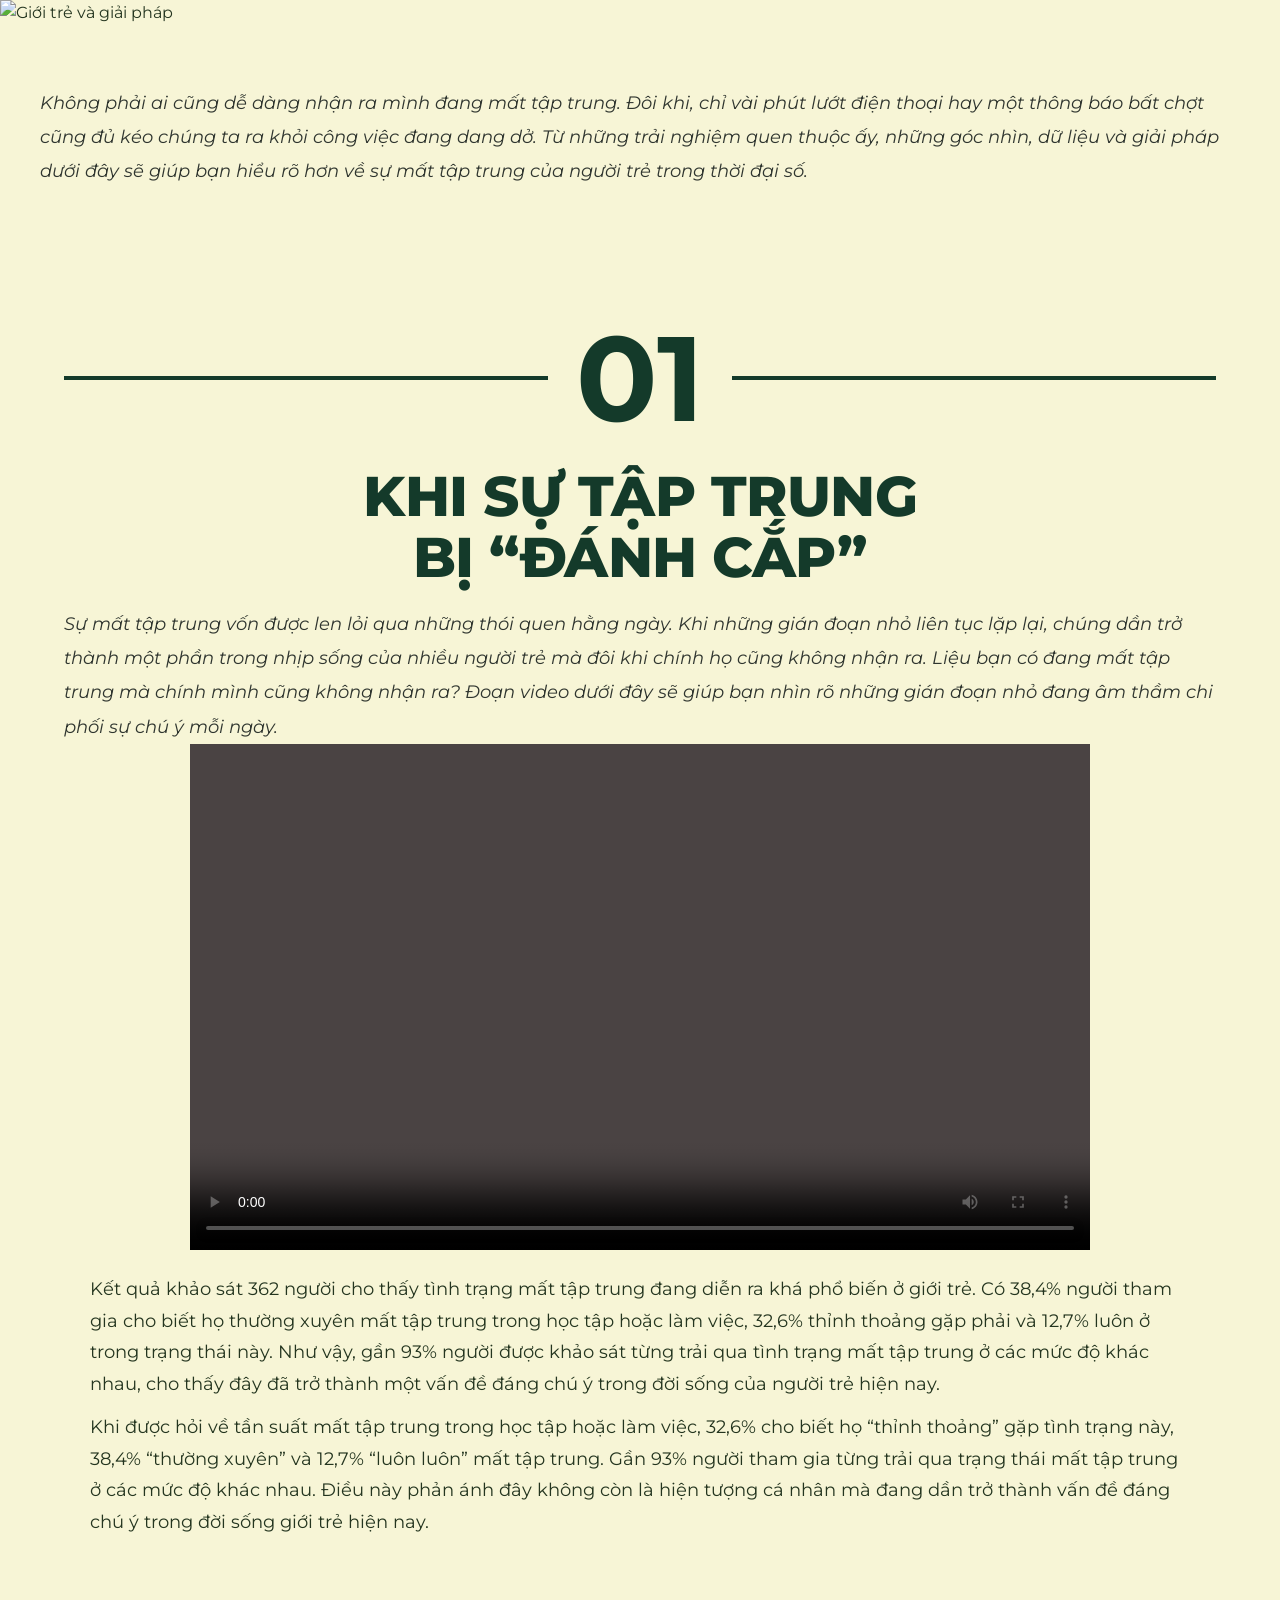
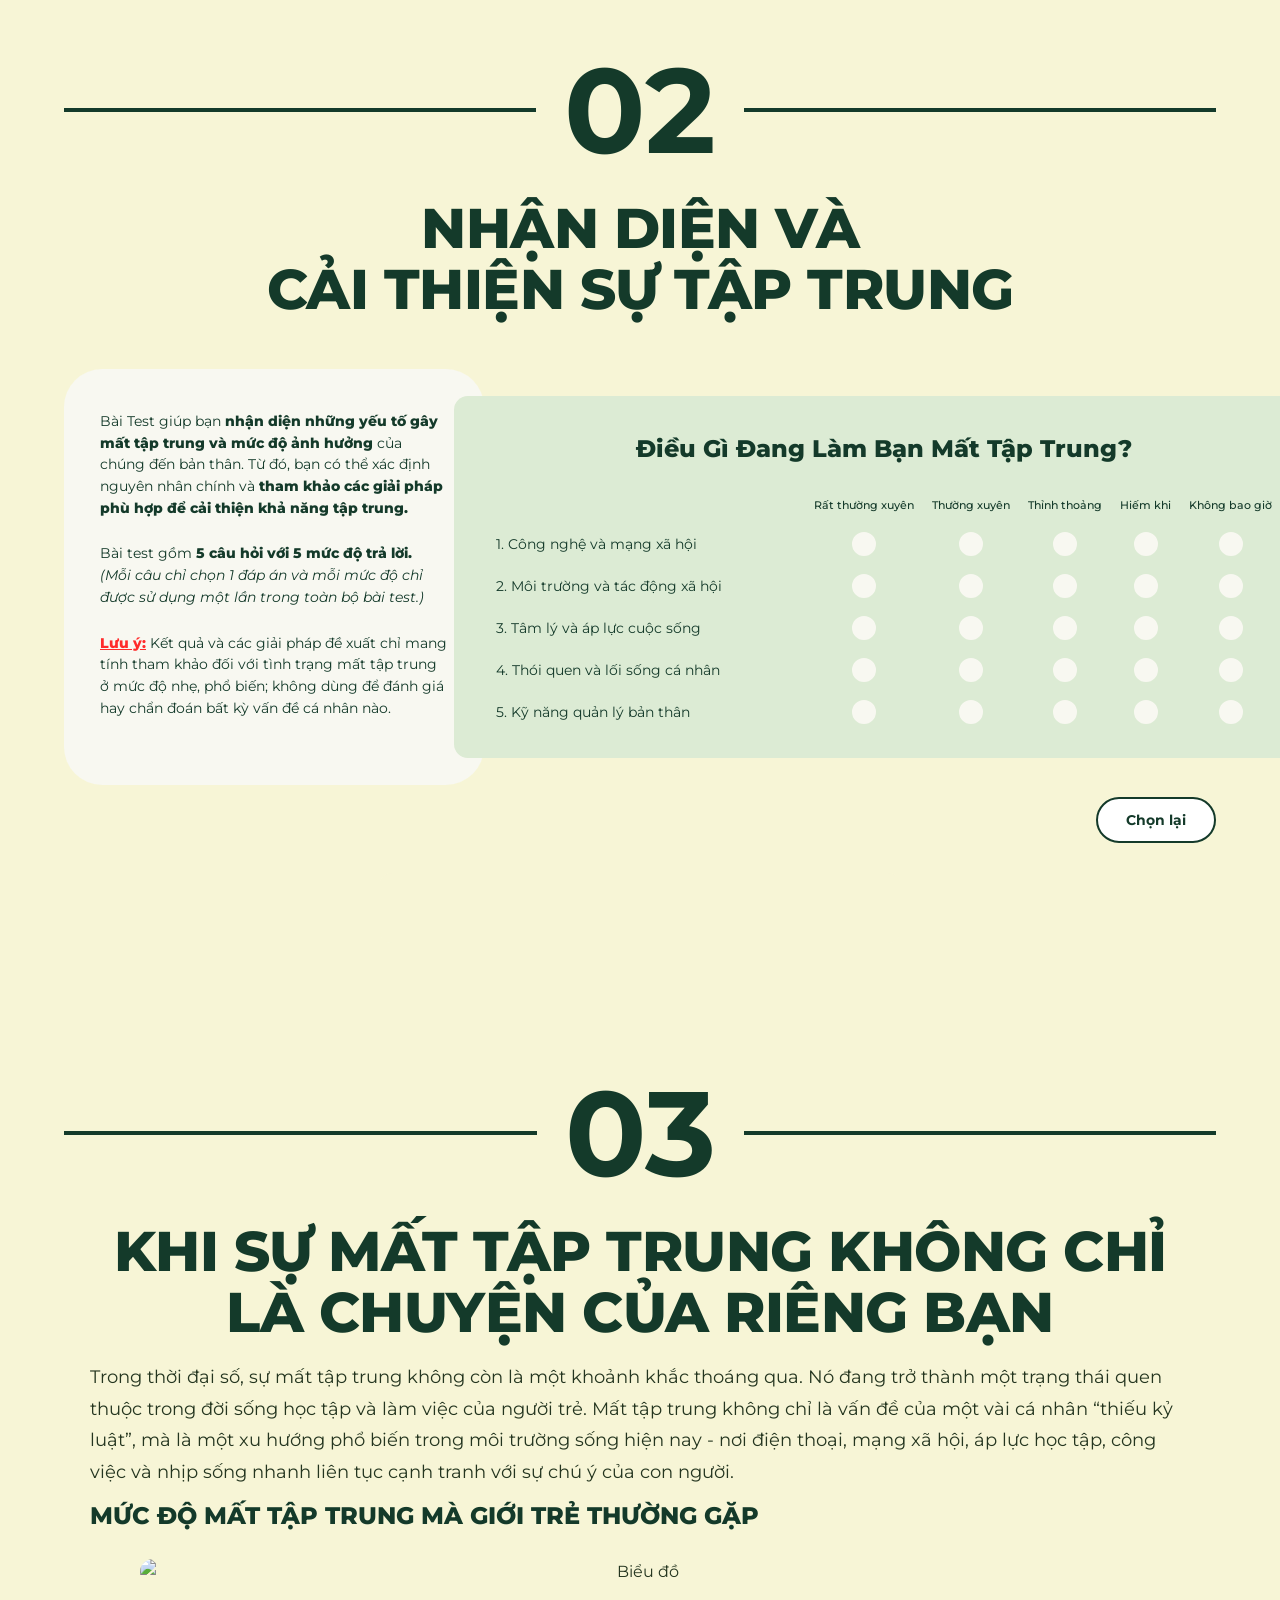
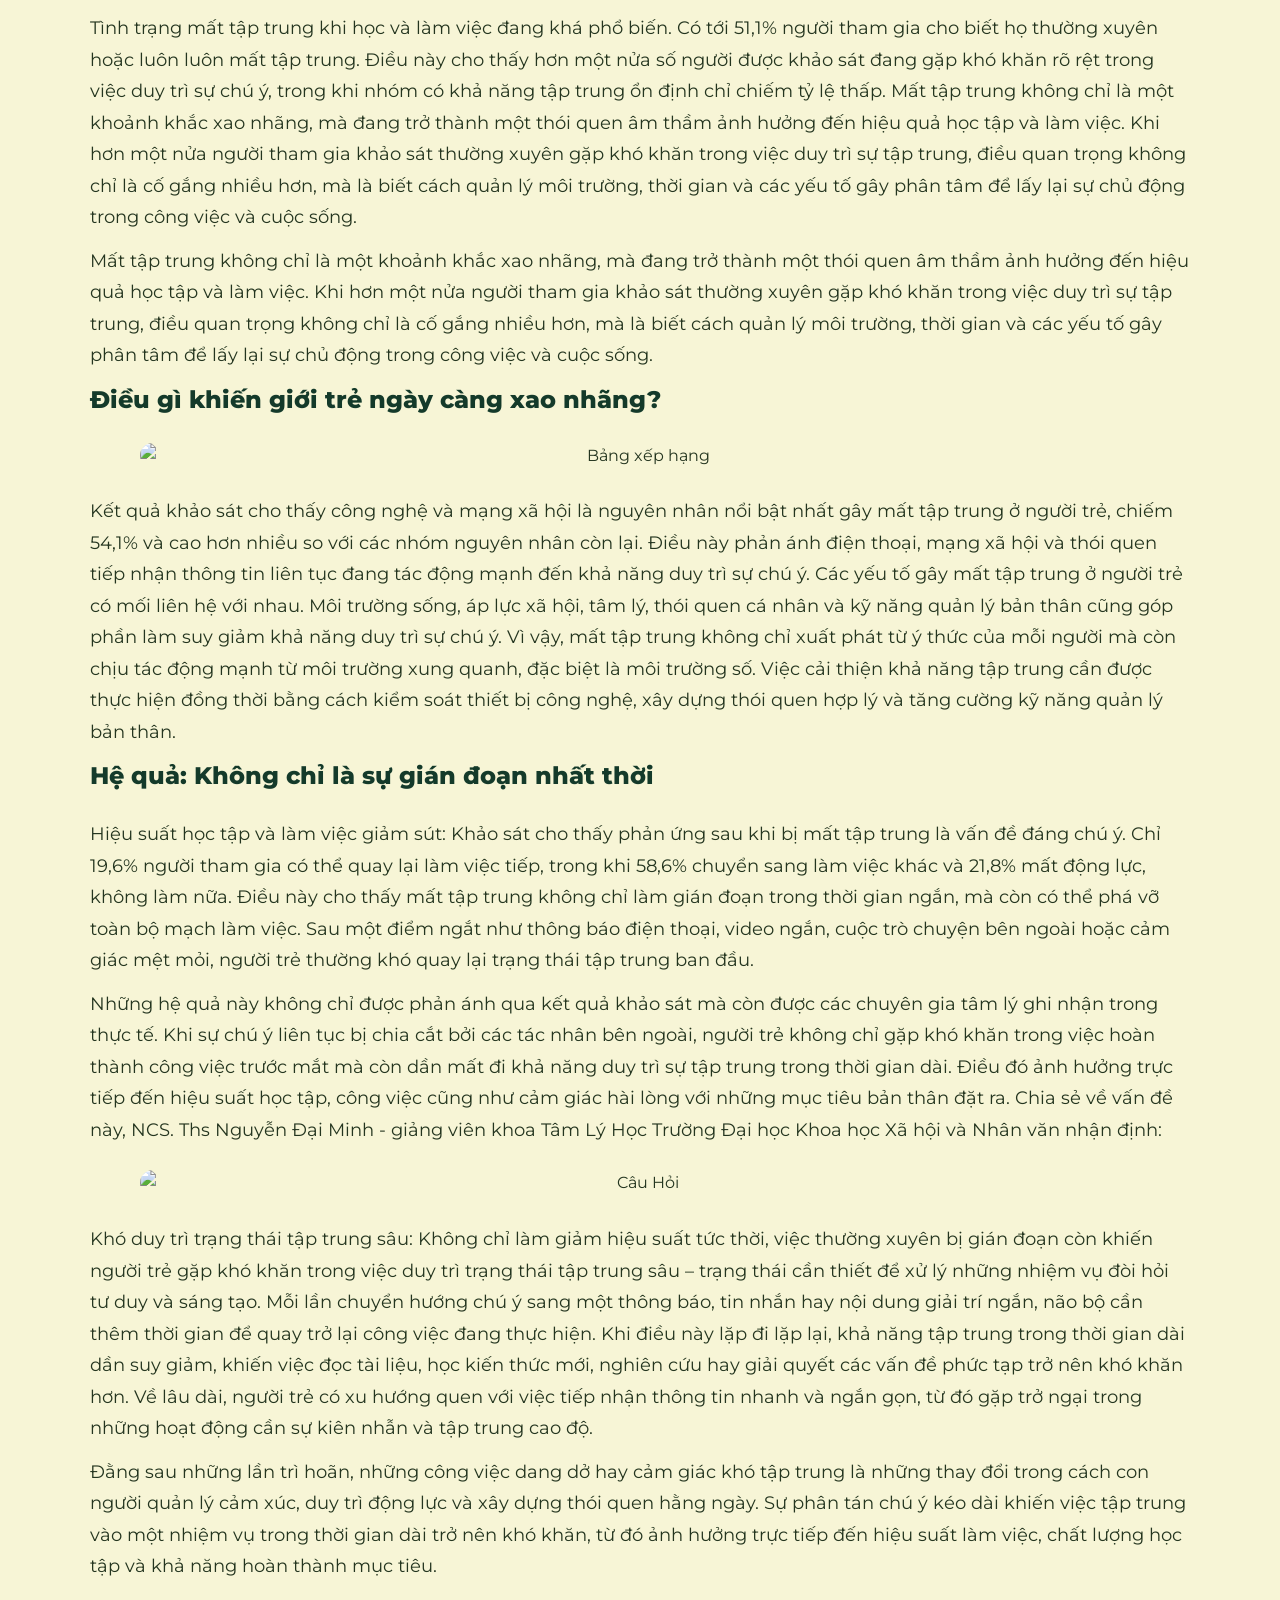
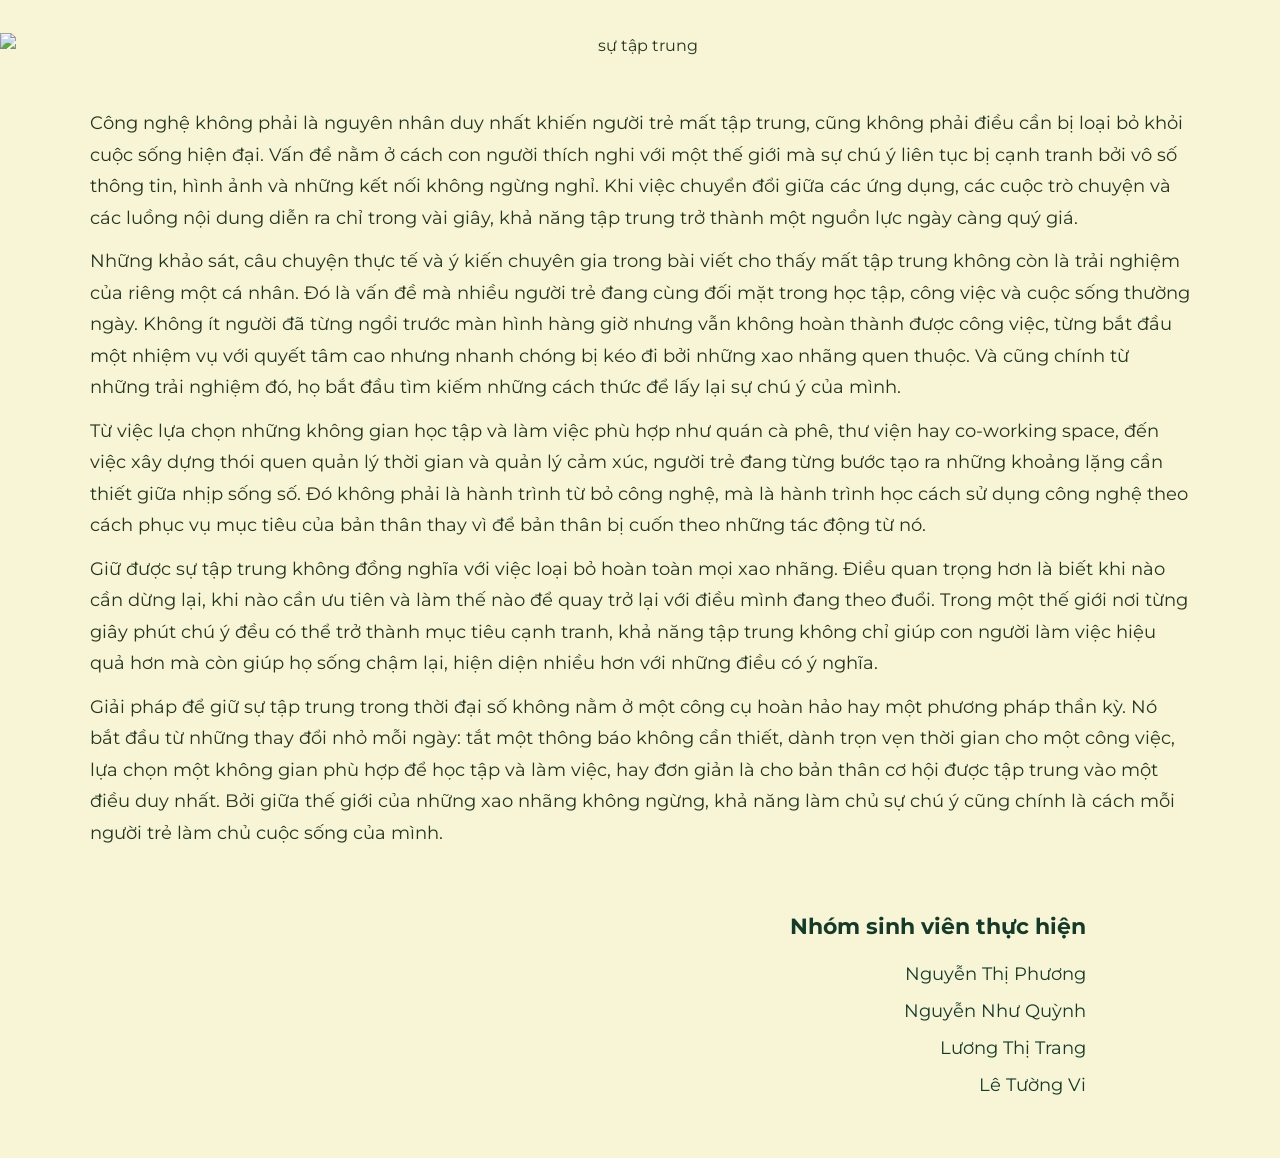
==== commit cd3d4d94: "update index" ====
--- a/PTIT/src/index.html
+++ b/PTIT/src/index.html
@@ -21,15 +21,10 @@
         <section class="intro-text">
             <div class="intro-container">
                 <p>
-                    Giữa những thông báo liên tục xuất hiện trên màn hình điện thoại, những đoạn video ngắn kéo dài bất
-                    tận
-                    và nhịp sống luôn trong trạng thái kết nối, sự tập trung đang trở thành một nguồn lực ngày càng khan
-                    hiếm đối với người trẻ. Chỉ một tin nhắn, một lần lướt mạng xã hội hay một tiếng chuông thông báo
-                    cũng
-                    có thể khiến dòng suy nghĩ bị ngắt quãng, công việc đang dở và động lực nhanh chóng biến mất. Trong
-                    thời đại số, mất tập trung không còn là hiện tượng nhất thời mà đang dần trở thành một thách thức
-                    phổ
-                    biến trong học tập, công việc và đời sống hằng ngày.
+                    Không phải ai cũng dễ dàng nhận ra mình đang mất tập trung. Đôi khi, chỉ vài phút lướt điện thoại
+                    hay một thông báo bất chợt cũng đủ kéo chúng ta ra khỏi công việc đang dang dở. Từ những trải nghiệm
+                    quen thuộc ấy, những góc nhìn, dữ liệu và giải pháp dưới đây sẽ giúp bạn hiểu rõ hơn về sự mất tập
+                    trung của người trẻ trong thời đại số.
                 </p>
             </div>
         </section>
@@ -41,6 +36,15 @@
                 <span></span>
             </div>
             <h2>KHI SỰ TẬP TRUNG <br>BỊ “ĐÁNH CẮP”</h2>
+            <div class="intro-container">
+                <p>
+                    Sự mất tập trung vốn được len lỏi qua những thói quen hằng ngày. Khi những gián đoạn nhỏ liên tục
+                    lặp lại, chúng dần trở thành một phần trong nhịp sống của nhiều người trẻ mà đôi khi chính họ cũng
+                    không nhận ra. Liệu bạn có đang mất tập trung mà chính mình cũng không nhận ra? Đoạn video dưới đây
+                    sẽ giúp bạn nhìn rõ những gián đoạn nhỏ đang âm thầm chi phối sự chú ý mỗi ngày.
+
+                </p>
+            </div>
 
             <div class="video-box">
                 <video controls poster="../assets/image/video-cover.png">
@@ -50,10 +54,11 @@
             </div>
 
             <p class="text">
-                Theo kết quả khảo sát do nhóm thực hiện với 362 người tham gia, tình trạng mất tập trung đang trở thành
-                một vấn đề phổ biến ở giới trẻ trong thời đại công nghệ số. Đối tượng tham gia khảo sát chủ yếu là sinh
-                viên và người đi làm- những nhóm thường xuyên chịu áp lực từ học tập, công việc và môi trường số hiện
-                đại.
+                Kết quả khảo sát 362 người cho thấy tình trạng mất tập trung đang diễn ra khá phổ biến ở giới trẻ. Có
+                38,4% người tham gia cho biết họ thường xuyên mất tập trung trong học tập hoặc làm việc, 32,6% thỉnh
+                thoảng gặp phải và 12,7% luôn ở trong trạng thái này. Như vậy, gần 93% người được khảo sát từng trải qua
+                tình trạng mất tập trung ở các mức độ khác nhau, cho thấy đây đã trở thành một vấn đề đáng chú ý trong
+                đời sống của người trẻ hiện nay.
 
 
 
@@ -159,8 +164,8 @@
             <div class="survey-action">
                 <button id="reset-survey-btn" class="reset-survey-btn" type="button">
                     Chọn lại
-    </button>
-</div>
+                </button>
+            </div>
 
             <!-- KẾT QUẢ PHẢI NẰM NGOÀI test-wrap -->
             <div id="survey-result" class="survey-result">
@@ -201,14 +206,14 @@
                 alt="Biểu đồ">
 
             <p class="text">
-                Số liệu cho thấy tình trạng mất tập trung khi học/làm việc diễn ra khá phổ biến. Nhóm thường xuyên mất
-                tập trung chiếm tỷ lệ cao nhất với 38,4%, tiếp theo là nhóm thỉnh thoảng mất tập trung với 32,6%. Điều
-                này cho thấy phần lớn người tham gia khảo sát đều gặp khó khăn trong việc duy trì sự tập trung ở các mức
-                độ khác nhau.
-                Đáng chú ý, khi cộng nhóm luôn luôn mất tập trung 12,7% và thường xuyên mất tập trung 38,4%, tỷ lệ lên
-                tới 51,1%. Nghĩa là hơn một nửa số người khảo sát đang bị ảnh hưởng rõ rệt bởi tình trạng mất tập trung.
-                Trong khi đó, nhóm hiếm khi và không bao giờ mất tập trung chỉ chiếm tỷ lệ thấp, lần lượt là 9,1% và
-                7,2%, cho thấy khả năng tập trung ổn định vẫn còn là thách thức với nhiều người hiện nay.
+                Tình trạng mất tập trung khi học và làm việc đang khá phổ biến. Có tới 51,1% người tham gia cho biết họ
+                thường xuyên hoặc luôn luôn mất tập trung. Điều này cho thấy hơn một nửa số người được khảo sát đang gặp
+                khó khăn rõ rệt trong việc duy trì sự chú ý, trong khi nhóm có khả năng tập trung ổn định chỉ chiếm
+                tỷ lệ thấp.
+                Mất tập trung không chỉ là một khoảnh khắc xao nhãng, mà đang trở thành một thói quen âm thầm ảnh hưởng
+                đến hiệu quả học tập và làm việc. Khi hơn một nửa người tham gia khảo sát thường xuyên gặp khó khăn
+                trong việc duy trì sự tập trung, điều quan trọng không chỉ là cố gắng nhiều hơn, mà là biết cách quản lý
+                môi trường, thời gian và các yếu tố gây phân tâm để lấy lại sự chủ động trong công việc và cuộc sống.
             </p>
             <p class="text">
                 Mất tập trung không chỉ là một khoảnh khắc xao nhãng, mà đang trở thành một thói quen âm thầm ảnh hưởng
@@ -224,30 +229,30 @@
                 alt="Bảng xếp hạng">
 
             <p class="text">
-                Kết quả khảo sát cho thấy công nghệ và mạng xã hội là nguyên nhân lớn nhất gây mất tập trung ở người
-                trẻ, chiếm 54,1%. Đây là tỷ lệ cao vượt trội, gấp hơn 2 lần nhóm đứng thứ hai là môi trường và tác động
-                xã hội với 23,5%. Các nguyên nhân còn lại có tỷ lệ thấp hơn nhiều: kỹ năng quản lý bản thân chiếm 8,6%,
-                tâm lý và áp lực cuộc sống chiếm 8,3%, còn thói quen và lối sống cá nhân chiếm 5,5%. Điều này cho thấy
-                mất tập trung không chỉ đến từ yếu tố cá nhân, mà chịu ảnh hưởng mạnh nhất từ môi trường số.
-
-                Nhìn chung, số liệu khẳng định rằng điện thoại, mạng xã hội và thói quen tiếp nhận thông tin nhanh đang
-                là “thủ phạm” lớn nhất làm suy giảm sự chú ý của người trẻ hiện nay.
+                Kết quả khảo sát cho thấy công nghệ và mạng xã hội là nguyên nhân nổi bật nhất gây mất tập trung ở người
+                trẻ, chiếm 54,1% và cao hơn nhiều so với các nhóm nguyên nhân còn lại. Điều này phản ánh điện thoại,
+                mạng xã hội và thói quen tiếp nhận thông tin liên tục đang tác động mạnh đến khả năng duy trì sự chú ý.
+
+                Các yếu tố gây mất tập trung ở người trẻ có mối liên hệ với nhau. Môi trường sống, áp lực xã hội, tâm
+                lý, thói quen cá nhân và kỹ năng quản lý bản thân cũng góp phần làm suy giảm khả năng duy trì sự chú ý.
+
+                Vì vậy, mất tập trung không chỉ xuất phát từ ý thức của mỗi người mà còn chịu tác động mạnh từ môi
+                trường xung quanh, đặc biệt là môi trường số. Việc cải thiện khả năng tập trung cần được thực hiện đồng
+                thời bằng cách kiểm soát thiết bị công nghệ, xây dựng thói quen hợp lý và tăng cường kỹ năng quản lý bản
+                thân.
+
+
             </p>
             <h3 class="sub-title">
-                Hệ quả: Không chỉ làm việc chậm hơn
+                Hệ quả: Không chỉ là sự gián đoạn nhất thời
             </h3>
             <p class="text">
-                Khảo sát cho thấy phản ứng sau khi bị mất tập trung là vấn đề đáng chú ý. Chỉ 19,6% người tham gia có
-                thể quay lại làm việc tiếp, trong khi 58,6% chuyển sang làm việc khác và 21,8% mất động lực, không làm
-                nữa.
-                Điều này cho thấy mất tập trung không chỉ làm gián đoạn trong thời gian ngắn, mà còn có thể phá vỡ toàn
-                bộ mạch làm việc. Sau một điểm ngắt như thông báo điện thoại, video ngắn, cuộc trò chuyện bên ngoài hoặc
-                cảm giác mệt mỏi, người trẻ thường khó quay lại trạng thái tập trung ban đầu.
-
-                Về lâu dài, tình trạng này dẫn đến ba hệ quả chính: hiệu suất học tập và làm việc giảm vì mất nhiều thời
-                gian hơn để hoàn thành nhiệm vụ; cảm giác quá tải tăng do nhiều việc dang dở cùng lúc; và khả năng tập
-                trung sâu bị suy yếu, khiến các nhiệm vụ cần tư duy dài như đọc tài liệu, học kiến thức mới, viết báo
-                cáo hay xử lý vấn đề phức tạp trở nên khó khăn hơn.
+            <span>Hiệu suất học tập và làm việc giảm sút:</span>
+            Khảo sát cho thấy phản ứng sau khi bị mất tập trung là vấn đề đáng chú ý. Chỉ 19,6% người tham gia có thể
+            quay lại làm việc tiếp, trong khi 58,6% chuyển sang làm việc khác và 21,8% mất động lực, không làm nữa.
+            Điều này cho thấy mất tập trung không chỉ làm gián đoạn trong thời gian ngắn, mà còn có thể phá vỡ toàn bộ
+            mạch làm việc. Sau một điểm ngắt như thông báo điện thoại, video ngắn, cuộc trò chuyện bên ngoài hoặc cảm
+            giác mệt mỏi, người trẻ thường khó quay lại trạng thái tập trung ban đầu.
             </p>
             <p class="text">
                 Những hệ quả này không chỉ được phản ánh qua kết quả khảo sát mà còn được các chuyên gia tâm lý ghi nhận
@@ -261,10 +266,20 @@
                 src="https://res.cloudinary.com/dkmudlfal/image/upload/v1781256170/mega_1_-Photoroom_1_gyzirg.png"
                 alt="Câu Hỏi">
             <p class="text">
-                Những tác động đối với học tập và công việc chỉ là một phần của bức tranh lớn hơn. Đằng sau những lần
-                trì hoãn, những công việc dang dở hay cảm giác khó tập trung là những thay đổi trong cách con người quản
-                lý cảm xúc, duy trì động lực và xây dựng thói quen hằng ngày. Theo nhận định của Chuyên gia tâm lý
-                Steven Nguyễn (Tốt nghiệp chuyên ngành Tâm lý học, Đại học Jacobs Bremen - Đức)
+                <span>Khó duy trì trạng thái tập trung sâu:</span> Không chỉ làm giảm hiệu suất tức thời, việc thường xuyên bị gián
+                đoạn còn khiến người trẻ gặp khó khăn trong việc duy trì trạng thái tập trung sâu – trạng thái cần thiết
+                để xử lý những nhiệm vụ đòi hỏi tư duy và sáng tạo.
+                Mỗi lần chuyển hướng chú ý sang một thông báo, tin nhắn hay nội dung giải trí ngắn, não bộ cần thêm thời
+                gian để quay trở lại công việc đang thực hiện. Khi điều này lặp đi lặp lại, khả năng tập trung trong
+                thời gian dài dần suy giảm, khiến việc đọc tài liệu, học kiến thức mới, nghiên cứu hay giải quyết các
+                vấn đề phức tạp trở nên khó khăn hơn. Về lâu dài, người trẻ có xu hướng quen với việc tiếp nhận thông
+                tin nhanh và ngắn gọn, từ đó gặp trở ngại trong những hoạt động cần sự kiên nhẫn và tập trung cao độ.
+            </p>
+            <p class="text">
+                 Đằng sau những lần trì hoãn, những công việc dang dở hay cảm giác khó tập trung là những thay đổi trong
+                cách con người quản lý cảm xúc, duy trì động lực và xây dựng thói quen hằng ngày. Sự phân tán chú ý kéo
+                dài khiến việc tập trung vào một nhiệm vụ trong thời gian dài trở nên khó khăn, từ đó ảnh hưởng trực
+                tiếp đến hiệu suất làm việc, chất lượng học tập và khả năng hoàn thành mục tiêu.
             </p>
             <img class="focus-image"
                 src="https://res.cloudinary.com/dkmudlfal/image/upload/v1781256319/mega_1_ciphwe.png"
@@ -321,12 +336,12 @@
 
             </p>
             <div class="author">
-    <h4>Nhóm sinh viên thực hiện</h4>
-    <p>Nguyễn Thị Phương</p>
-    <p>Nguyễn Như Quỳnh</p>
-    <p>Lương Thị Trang</p>
-    <p>Lê Tường Vi</p>
-</div>
+                <h4>Nhóm sinh viên thực hiện</h4>
+                <p>Nguyễn Thị Phương</p>
+                <p>Nguyễn Như Quỳnh</p>
+                <p>Lương Thị Trang</p>
+                <p>Lê Tường Vi</p>
+            </div>
 
 
 
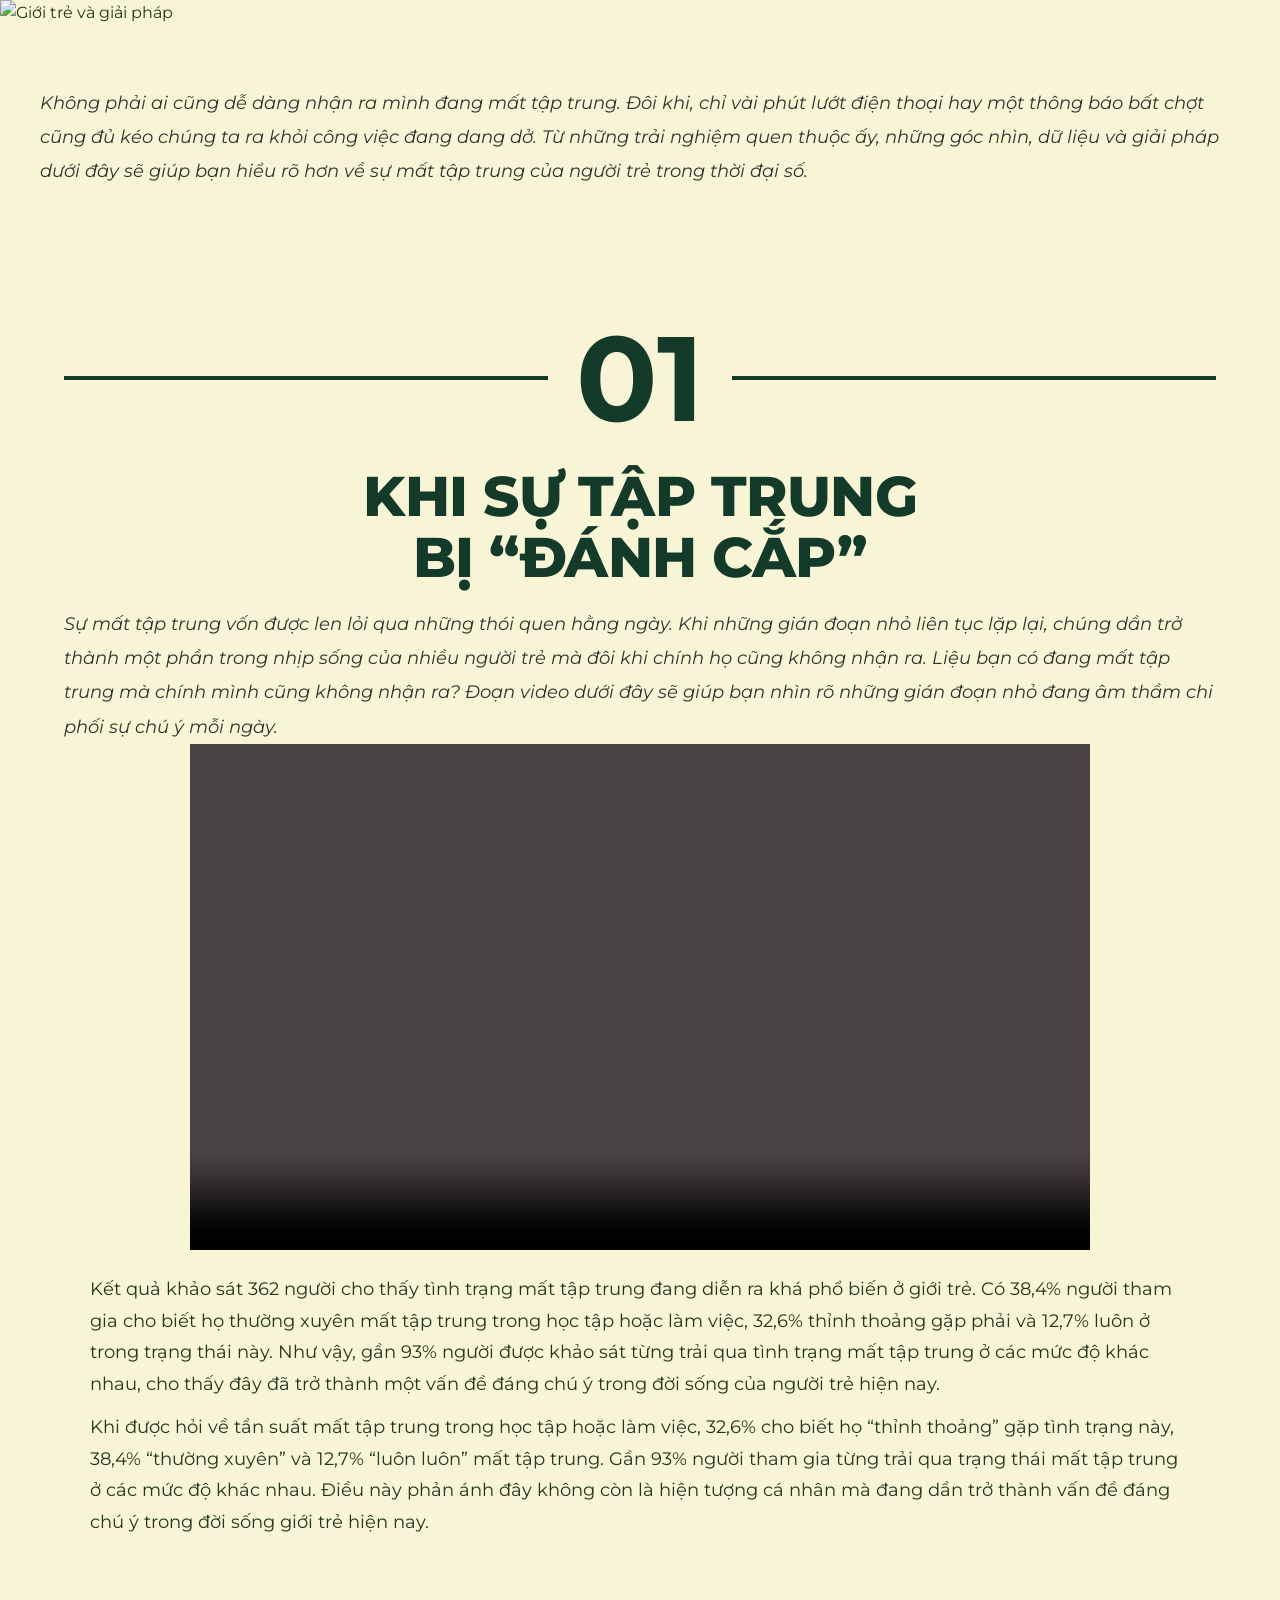
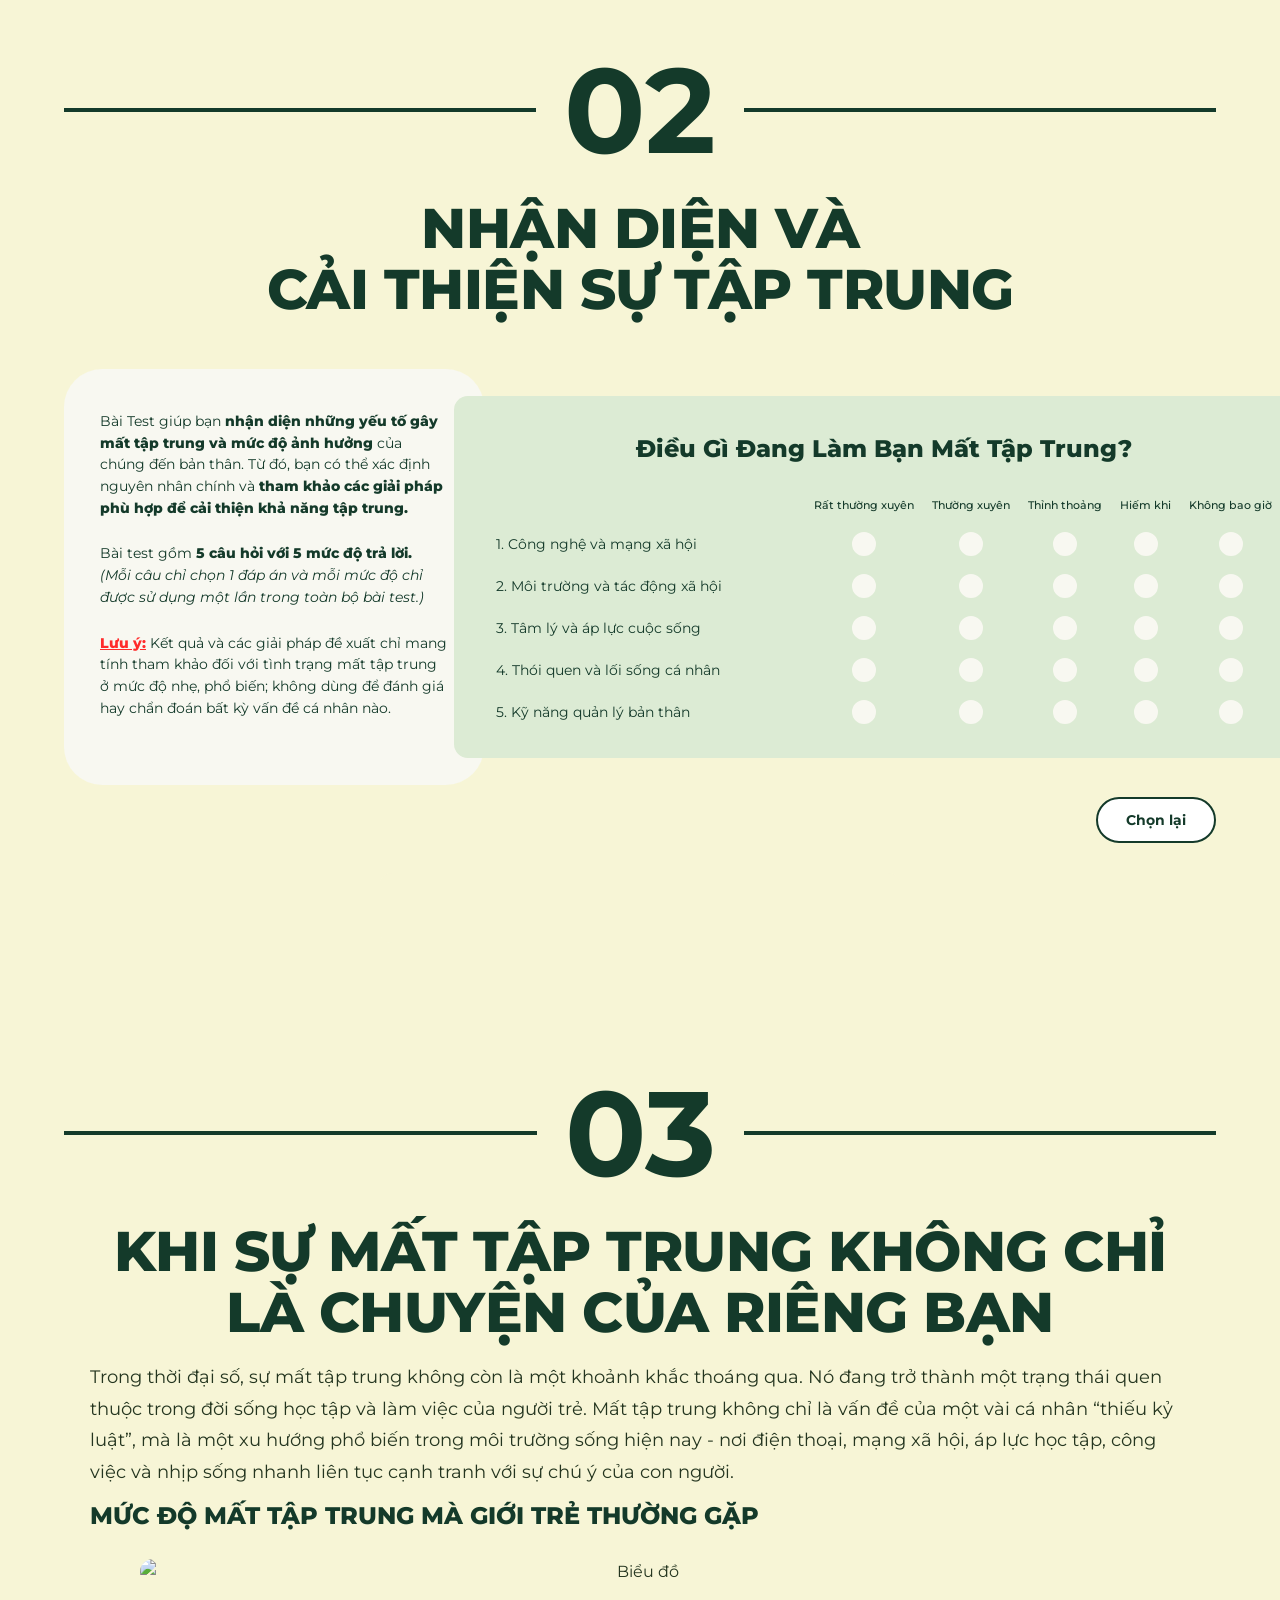
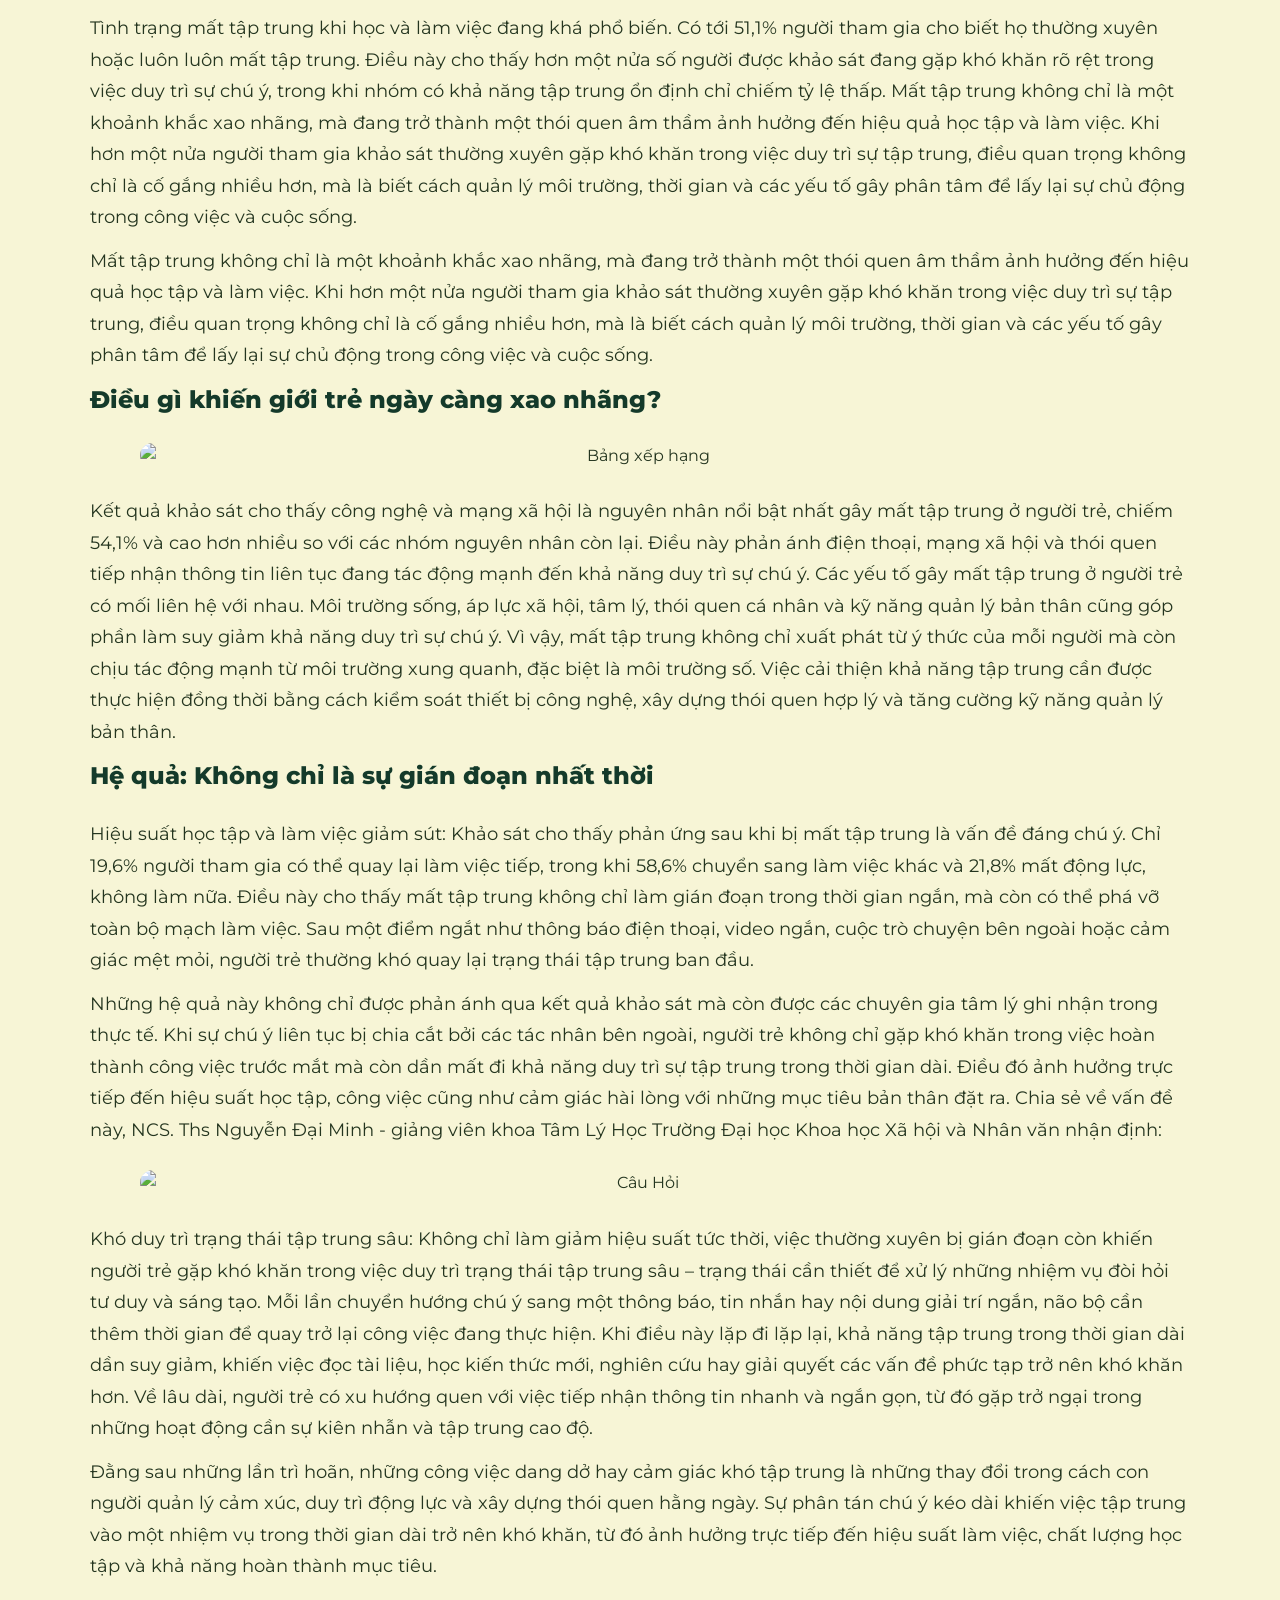
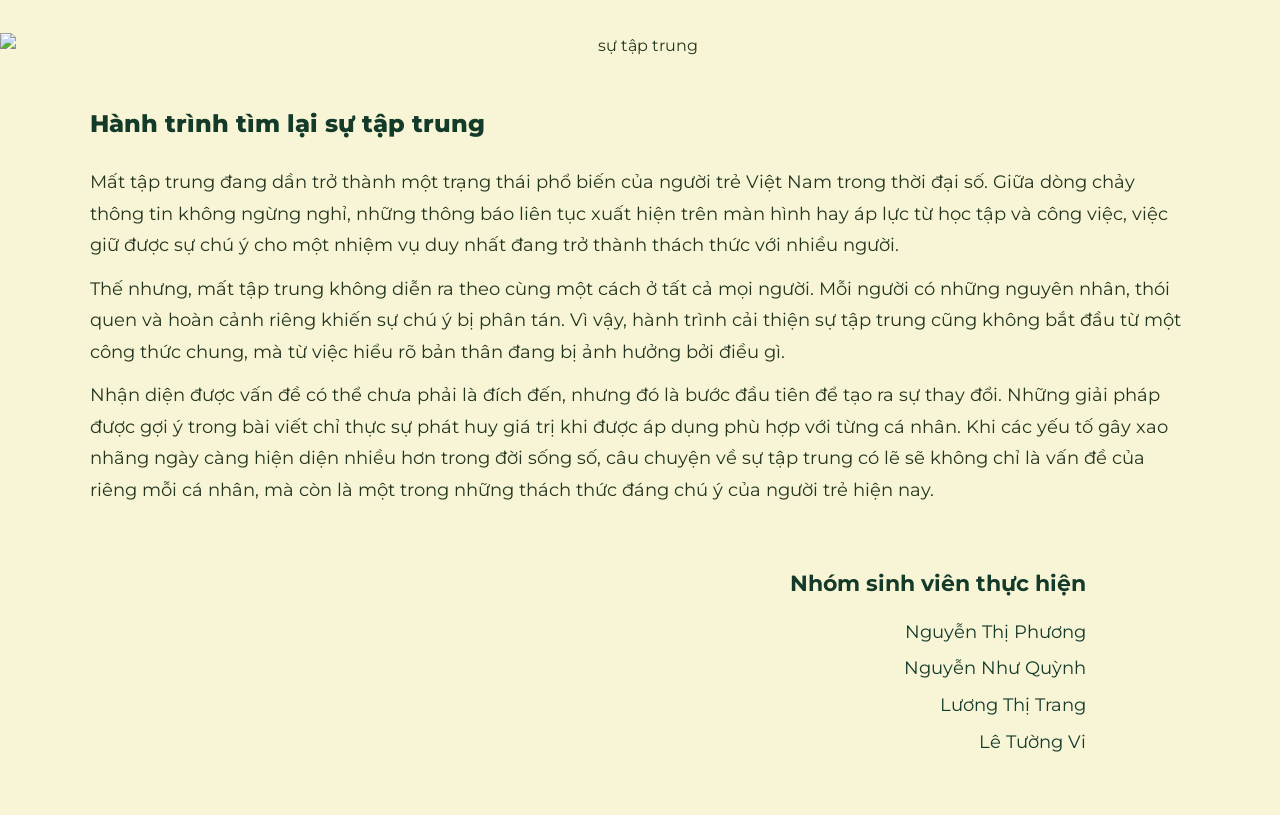
==== commit 81d36c67: "update" ====
--- a/PTIT/src/index.html
+++ b/PTIT/src/index.html
@@ -247,12 +247,15 @@
                 Hệ quả: Không chỉ là sự gián đoạn nhất thời
             </h3>
             <p class="text">
-            <span>Hiệu suất học tập và làm việc giảm sút:</span>
-            Khảo sát cho thấy phản ứng sau khi bị mất tập trung là vấn đề đáng chú ý. Chỉ 19,6% người tham gia có thể
-            quay lại làm việc tiếp, trong khi 58,6% chuyển sang làm việc khác và 21,8% mất động lực, không làm nữa.
-            Điều này cho thấy mất tập trung không chỉ làm gián đoạn trong thời gian ngắn, mà còn có thể phá vỡ toàn bộ
-            mạch làm việc. Sau một điểm ngắt như thông báo điện thoại, video ngắn, cuộc trò chuyện bên ngoài hoặc cảm
-            giác mệt mỏi, người trẻ thường khó quay lại trạng thái tập trung ban đầu.
+                <span>Hiệu suất học tập và làm việc giảm sút:</span>
+                Khảo sát cho thấy phản ứng sau khi bị mất tập trung là vấn đề đáng chú ý. Chỉ 19,6% người tham gia có
+                thể
+                quay lại làm việc tiếp, trong khi 58,6% chuyển sang làm việc khác và 21,8% mất động lực, không làm nữa.
+                Điều này cho thấy mất tập trung không chỉ làm gián đoạn trong thời gian ngắn, mà còn có thể phá vỡ toàn
+                bộ
+                mạch làm việc. Sau một điểm ngắt như thông báo điện thoại, video ngắn, cuộc trò chuyện bên ngoài hoặc
+                cảm
+                giác mệt mỏi, người trẻ thường khó quay lại trạng thái tập trung ban đầu.
             </p>
             <p class="text">
                 Những hệ quả này không chỉ được phản ánh qua kết quả khảo sát mà còn được các chuyên gia tâm lý ghi nhận
@@ -266,7 +269,8 @@
                 src="https://res.cloudinary.com/dkmudlfal/image/upload/v1781256170/mega_1_-Photoroom_1_gyzirg.png"
                 alt="Câu Hỏi">
             <p class="text">
-                <span>Khó duy trì trạng thái tập trung sâu:</span> Không chỉ làm giảm hiệu suất tức thời, việc thường xuyên bị gián
+                <span>Khó duy trì trạng thái tập trung sâu:</span> Không chỉ làm giảm hiệu suất tức thời, việc thường
+                xuyên bị gián
                 đoạn còn khiến người trẻ gặp khó khăn trong việc duy trì trạng thái tập trung sâu – trạng thái cần thiết
                 để xử lý những nhiệm vụ đòi hỏi tư duy và sáng tạo.
                 Mỗi lần chuyển hướng chú ý sang một thông báo, tin nhắn hay nội dung giải trí ngắn, não bộ cần thêm thời
@@ -276,7 +280,7 @@
                 tin nhanh và ngắn gọn, từ đó gặp trở ngại trong những hoạt động cần sự kiên nhẫn và tập trung cao độ.
             </p>
             <p class="text">
-                 Đằng sau những lần trì hoãn, những công việc dang dở hay cảm giác khó tập trung là những thay đổi trong
+                Đằng sau những lần trì hoãn, những công việc dang dở hay cảm giác khó tập trung là những thay đổi trong
                 cách con người quản lý cảm xúc, duy trì động lực và xây dựng thói quen hằng ngày. Sự phân tán chú ý kéo
                 dài khiến việc tập trung vào một nhiệm vụ trong thời gian dài trở nên khó khăn, từ đó ảnh hưởng trực
                 tiếp đến hiệu suất làm việc, chất lượng học tập và khả năng hoàn thành mục tiêu.
@@ -284,55 +288,32 @@
             <img class="focus-image"
                 src="https://res.cloudinary.com/dkmudlfal/image/upload/v1781256319/mega_1_ciphwe.png"
                 alt="sự tập trung">
-
-
-
-            <p class="text">
-                Công nghệ không phải là nguyên nhân duy nhất khiến người trẻ mất tập trung, cũng không phải điều cần
-                bị loại bỏ khỏi cuộc sống hiện đại. Vấn đề nằm ở cách con người thích nghi với một thế giới mà sự
-                chú ý liên tục bị cạnh tranh bởi vô số thông tin, hình ảnh và những kết nối không ngừng nghỉ. Khi
-                việc chuyển đổi giữa các ứng dụng, các cuộc trò chuyện và các luồng nội dung diễn ra chỉ trong vài
-                giây, khả năng tập trung trở thành một nguồn lực ngày càng quý giá.
-
-            </p>
-            <p class="text">
-
-
-                Những khảo sát, câu chuyện thực tế và ý kiến chuyên gia trong bài viết cho thấy mất tập trung không
-                còn là trải nghiệm của riêng một cá nhân. Đó là vấn đề mà nhiều người trẻ đang cùng đối mặt trong
-                học tập, công việc và cuộc sống thường ngày. Không ít người đã từng ngồi trước màn hình hàng giờ
-                nhưng vẫn không hoàn thành được công việc, từng bắt đầu một nhiệm vụ với quyết tâm cao nhưng nhanh
-                chóng bị kéo đi bởi những xao nhãng quen thuộc. Và cũng chính từ những trải nghiệm đó, họ bắt đầu
-                tìm kiếm những cách thức để lấy lại sự chú ý của mình.
-
-
-            </p>
-            <p class="text">
-
-                Từ việc lựa chọn những không gian học tập và làm việc phù hợp như quán cà phê, thư viện hay
-                co-working space, đến việc xây dựng thói quen quản lý thời gian và quản lý cảm xúc, người trẻ đang
-                từng bước tạo ra những khoảng lặng cần thiết giữa nhịp sống số. Đó không phải là hành trình từ bỏ
-                công nghệ, mà là hành trình học cách sử dụng công nghệ theo cách phục vụ mục tiêu của bản thân thay
-                vì để bản thân bị cuốn theo những tác động từ nó.
-
-
-            </p>
-            <p class="text">
-
-                Giữ được sự tập trung không đồng nghĩa với việc loại bỏ hoàn toàn mọi xao nhãng. Điều quan trọng hơn
-                là biết khi nào cần dừng lại, khi nào cần ưu tiên và làm thế nào để quay trở lại với điều mình đang
-                theo đuổi. Trong một thế giới nơi từng giây phút chú ý đều có thể trở thành mục tiêu cạnh tranh, khả
-                năng tập trung không chỉ giúp con người làm việc hiệu quả hơn mà còn giúp họ sống chậm lại, hiện
-                diện nhiều hơn với những điều có ý nghĩa.
-
-            </p>
-            <p class="text">
-
-                Giải pháp để giữ sự tập trung trong thời đại số không nằm ở một công cụ hoàn hảo hay một phương pháp
-                thần kỳ. Nó bắt đầu từ những thay đổi nhỏ mỗi ngày: tắt một thông báo không cần thiết, dành trọn vẹn
-                thời gian cho một công việc, lựa chọn một không gian phù hợp để học tập và làm việc, hay đơn giản là
-                cho bản thân cơ hội được tập trung vào một điều duy nhất. Bởi giữa thế giới của những xao nhãng
-                không ngừng, khả năng làm chủ sự chú ý cũng chính là cách mỗi người trẻ làm chủ cuộc sống của mình.
+            <h4 class="sub-title">Hành trình tìm lại sự tập trung</h4>
+            <p class="text">
+                Mất tập trung đang dần trở thành một trạng thái phổ biến của người trẻ Việt Nam trong thời đại số. Giữa
+                dòng chảy thông tin không ngừng nghỉ, những thông báo liên tục xuất hiện trên màn hình hay áp lực từ học
+                tập và công việc, việc giữ được sự chú ý cho một nhiệm vụ duy nhất đang trở thành thách thức với nhiều
+                người.
+
+            </p>
+            <p class="text">
+
+
+                Thế nhưng, mất tập trung không diễn ra theo cùng một cách ở tất cả mọi người. Mỗi người có những nguyên
+                nhân, thói quen và hoàn cảnh riêng khiến sự chú ý bị phân tán. Vì vậy, hành trình cải thiện sự tập trung
+                cũng không bắt đầu từ một công thức chung, mà từ việc hiểu rõ bản thân đang bị ảnh hưởng bởi điều gì.
+
+
+            </p>
+
+
+            <p class="text">
+
+                Nhận diện được vấn đề có thể chưa phải là đích đến, nhưng đó là bước đầu tiên để tạo ra sự thay đổi.
+                Những giải pháp được gợi ý trong bài viết chỉ thực sự phát huy giá trị khi được áp dụng phù hợp với từng
+                cá nhân. Khi các yếu tố gây xao nhãng ngày càng hiện diện nhiều hơn trong đời sống số, câu chuyện về sự
+                tập trung có lẽ sẽ không chỉ là vấn đề của riêng mỗi cá nhân, mà còn là một trong những thách thức đáng
+                chú ý của người trẻ hiện nay.
 
             </p>
             <div class="author">
